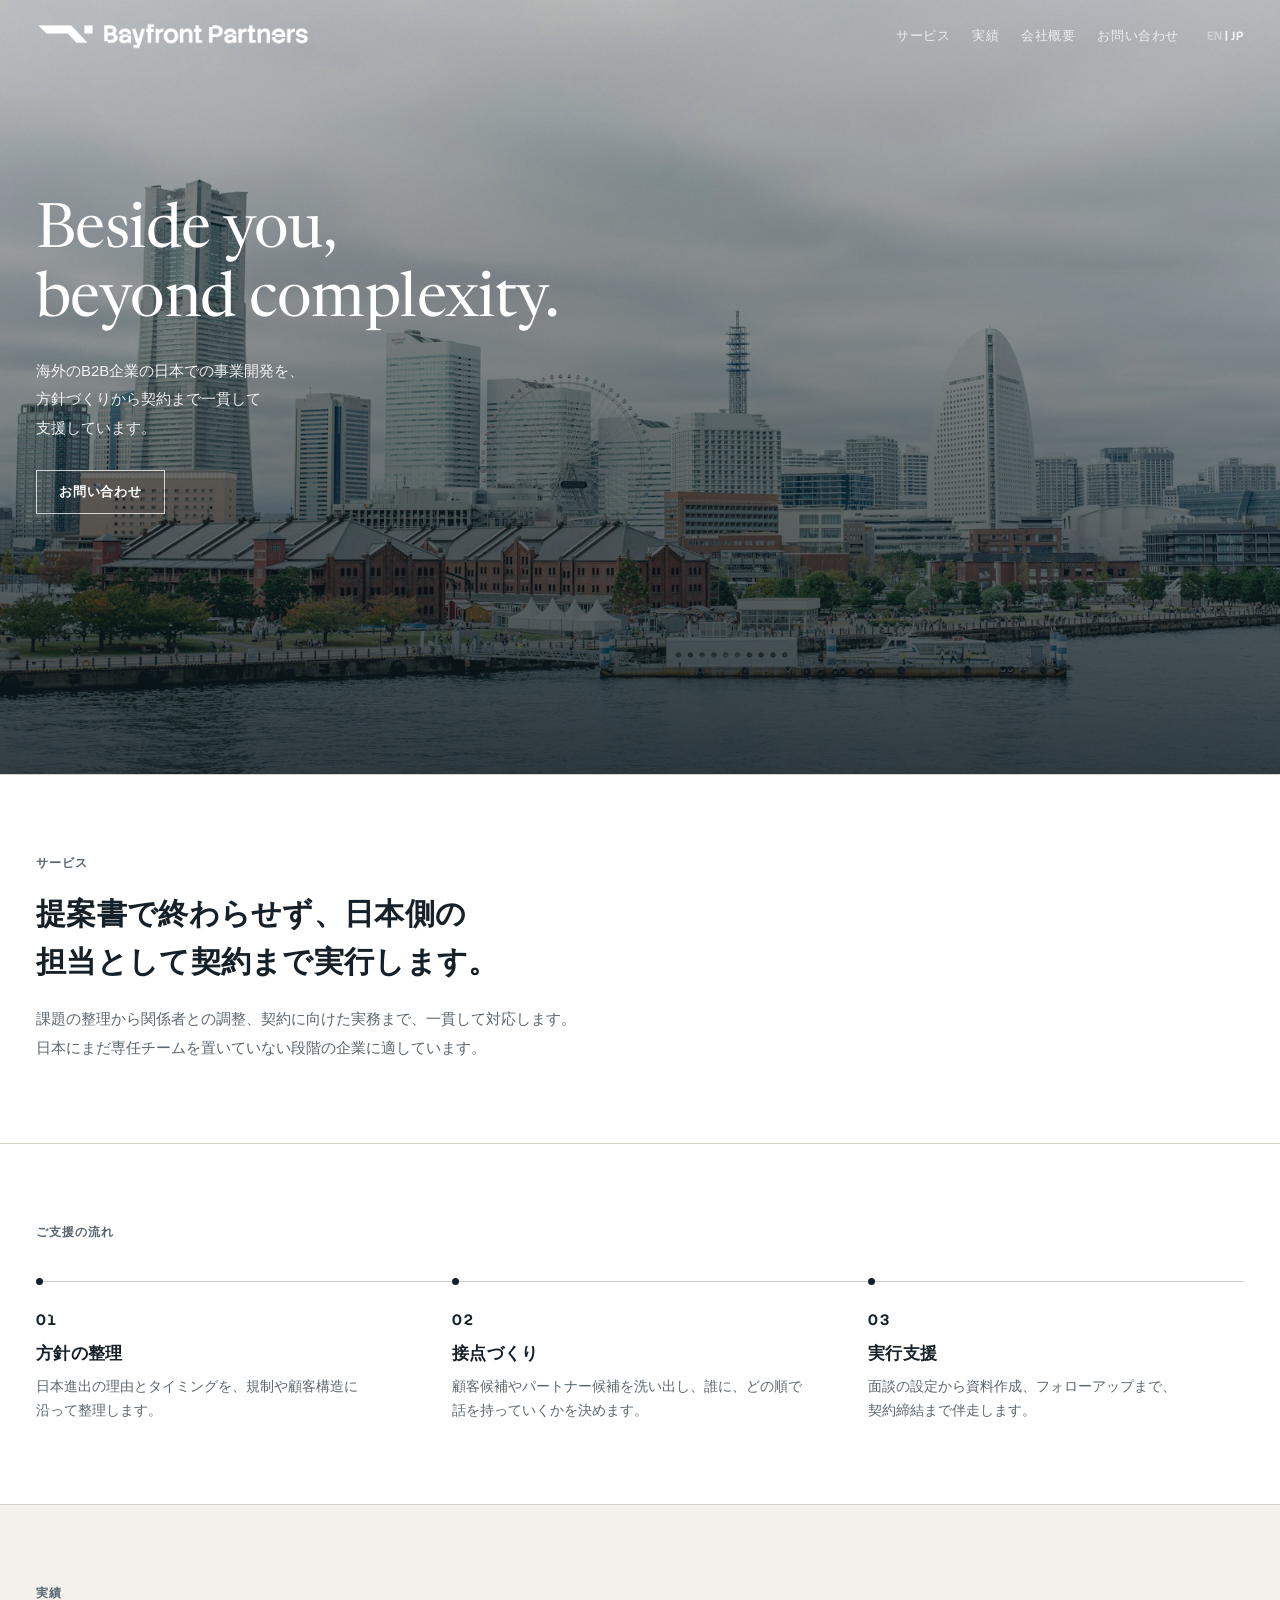
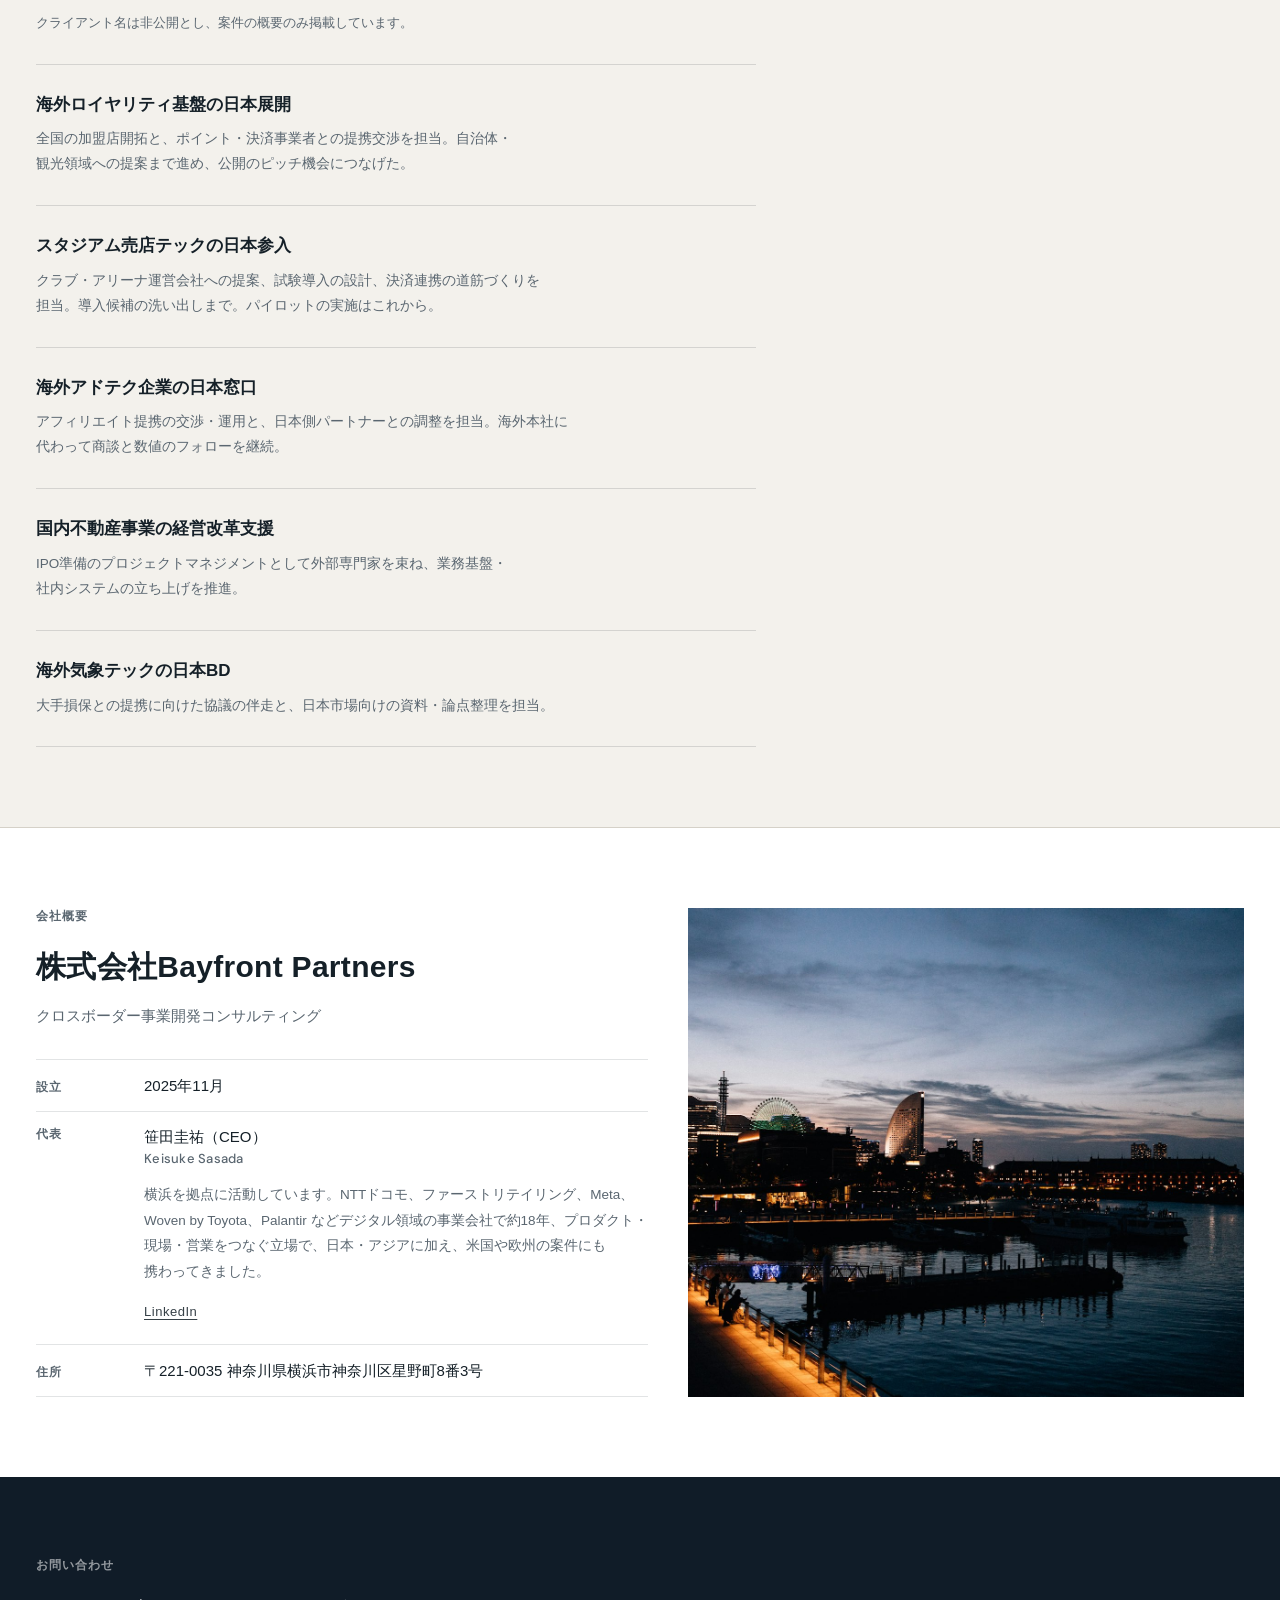
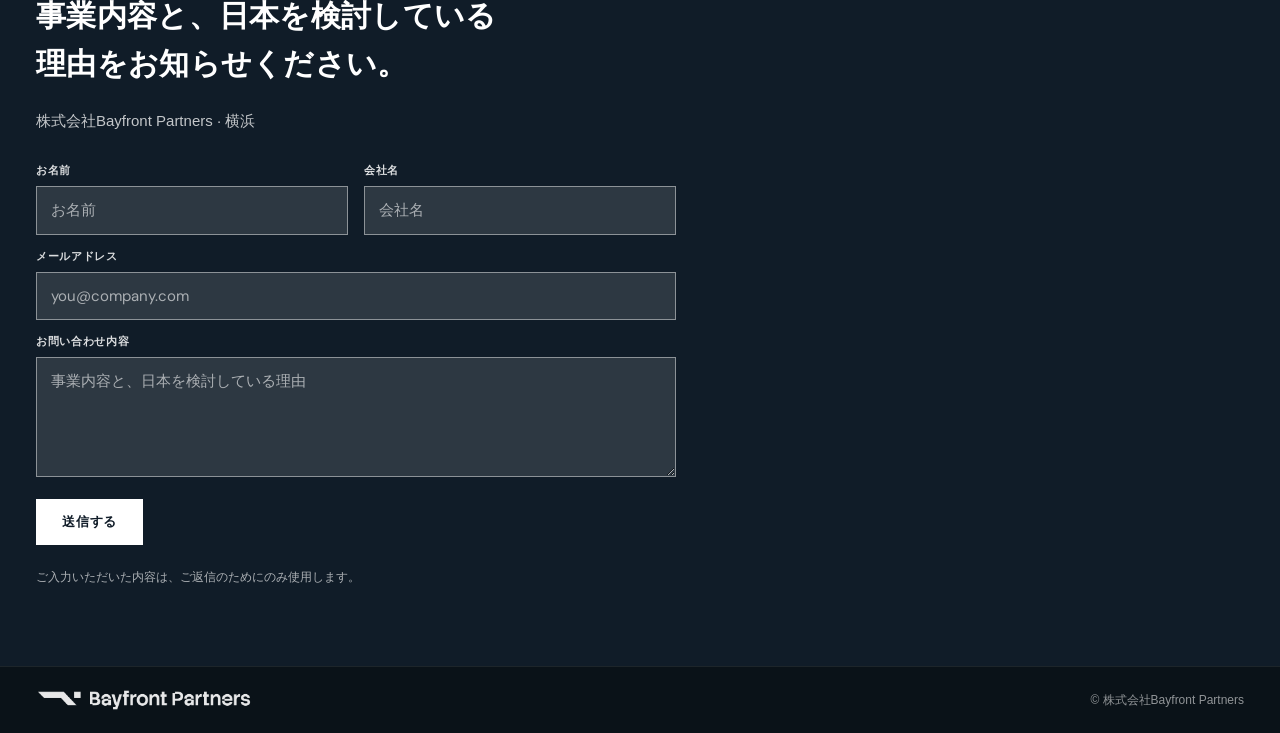
==== ja/index.html @ e2a32714 "Make company photo full-bleed cover crop on mobile. Co-authored-by: Cursor <cursoragent@cursor.com>" ====
<!DOCTYPE html>
<!-- word-break: auto-phrase は Chrome/Edge のみ。必要なら後で BudouX を検討 -->
<html lang="ja">
<head>
  <meta charset="utf-8" />
  <meta name="viewport" content="width=device-width, initial-scale=1" />
  <title>株式会社Bayfront Partners — クロスボーダー事業開発</title>
  <meta name="description" content="株式会社Bayfront Partners（Bayfront Partners Co., Ltd.）は横浜拠点のクロスボーダー事業開発コンサルタンシー。海外B2B企業の日本進出を、方針づくりから契約まで支援します。Beside you, beyond complexity." />
  <meta name="author" content="株式会社Bayfront Partners" />
  <link rel="canonical" href="https://bayfront-partners.com/ja/" />
  <link rel="alternate" hreflang="en" href="https://bayfront-partners.com/" />
  <link rel="alternate" hreflang="ja" href="https://bayfront-partners.com/ja/" />
  <link rel="alternate" hreflang="x-default" href="https://bayfront-partners.com/" />

  <meta property="og:type" content="website" />
  <meta property="og:site_name" content="Bayfront Partners" />
  <meta property="og:url" content="https://bayfront-partners.com/ja/" />
  <meta property="og:title" content="株式会社Bayfront Partners — Beside you, beyond complexity." />
  <meta property="og:description" content="横浜拠点のクロスボーダー事業開発コンサルタンシー。海外B2B企業の日本進出を、方針づくりから契約まで支援します。" />
  <meta property="og:image" content="https://bayfront-partners.com/assets/og-image.jpg" />
  <meta property="og:image:alt" content="横浜港・みなとみらいの夕景" />
  <meta property="og:locale" content="ja_JP" />
  <meta property="og:locale:alternate" content="en_US" />

  <meta name="twitter:card" content="summary_large_image" />
  <meta name="twitter:title" content="株式会社Bayfront Partners — Beside you, beyond complexity." />
  <meta name="twitter:description" content="横浜拠点のクロスボーダー事業開発コンサルタンシー。海外B2B企業の日本進出を支援します。" />
  <meta name="twitter:image" content="https://bayfront-partners.com/assets/og-image.jpg" />

  <link rel="icon" href="/favicon.ico" sizes="any" />
  <link rel="icon" href="/favicon.png" type="image/png" sizes="48x48" />
  <link rel="apple-touch-icon" href="/apple-touch-icon.png" sizes="180x180" />

  <link rel="preconnect" href="https://fonts.googleapis.com" />
  <link rel="preconnect" href="https://fonts.gstatic.com" crossorigin />
  <link href="https://fonts.googleapis.com/css2?family=DM+Sans:ital,opsz,wght@0,9..40,400;0,9..40,500;0,9..40,600;1,9..40,400&family=Newsreader:opsz,wght@6..72,400&family=Stack+Sans+Notch:wght@400;500;600;700&display=swap" rel="stylesheet" />
  <link rel="stylesheet" href="/css/styles.css?v=6e447f9" />
</head>
<body>
  <header class="hero">
    <nav class="nav" id="site-nav">
      <div class="brand"><a href="/ja/"><img src="/assets/logos/logo-name-white.png" alt="Bayfront Partners" /></a></div>
      <div class="links" id="nav-links">
        <a href="#what">サービス</a>
        <a href="#work">実績</a>
        <a href="#company">会社概要</a>
        <a href="#contact">お問い合わせ</a>
      </div>
      <div class="nav-end">
        <p class="lang" aria-label="言語">
          <a href="/" hreflang="en" lang="en" class="off">EN</a>
          <span aria-hidden="true"> | </span>
          <a href="/ja/" hreflang="ja" lang="ja" class="on" aria-current="page">JP</a>
        </p>
        <button type="button" class="nav-toggle" id="nav-toggle" aria-expanded="false" aria-controls="nav-links" aria-label="メニューを開く">
          <span class="nav-toggle-bars" aria-hidden="true">
            <span></span><span></span><span></span>
          </span>
        </button>
      </div>
    </nav>
    <div class="hero-body">
      <h1 id="headline">Beside you,<br>beyond complexity.</h1>
      <p>海外のB2B企業の日本での事業開発を、​方針づくりから契約まで一貫して支援しています。</p>
      <a class="cta" href="#contact">お問い合わせ</a>
    </div>
  </header>

  <main>
    <section id="what">
      <p class="kicker">サービス</p>
      <p class="lead">提案書で終わらせず、日本側の担当として契約まで実行します。</p>
      <p class="copy">課題の整理から関係者との調整、契約に向けた実務まで、一貫して対応します。日本にまだ専任チームを置いていない段階の企業に適しています。</p>
    </section>

    <section id="approach">
      <p class="kicker">ご支援の流れ</p>
      <div class="how">
        <article>
          <em>01</em>
          <strong>方針の整理</strong>
          <p>日本進出の理由とタイミングを、規制や顧客構造に沿って整理します。</p>
        </article>
        <article>
          <em>02</em>
          <strong>接点づくり</strong>
          <p>顧客候補やパートナー候補を洗い出し、誰に、どの順で話を持っていくかを決めます。</p>
        </article>
        <article>
          <em>03</em>
          <strong>実行支援</strong>
          <p>面談の設定から資料作成、フォローアップまで、契約締結まで伴走します。</p>
        </article>
      </div>
    </section>

    <section id="work">
      <p class="kicker">実績</p>
      <p class="anno">クライアント名は非公開とし、案件の概要のみ掲載しています。</p>
      <div class="proof">
        <article>
          <strong>海外ロイヤリティ基盤の日本展開</strong>
          <span>全国の加盟店開拓と、ポイント・決済事業者との提携交渉を担当。自治体・観光領域への提案まで進め、公開のピッチ機会につなげた。</span>
        </article>
        <article>
          <strong>スタジアム売店テックの日本参入</strong>
          <span>クラブ・アリーナ運営会社への提案、試験導入の設計、決済連携の道筋づくりを担当。導入候補の洗い出しまで。パイロットの実施はこれから。</span>
        </article>
        <article>
          <strong>海外アドテク企業の日本窓口</strong>
          <span>アフィリエイト提携の交渉・運用と、日本側パートナーとの調整を担当。海外本社に代わって商談と数値のフォローを継続。</span>
        </article>
        <article>
          <strong>国内不動産事業の経営改革支援</strong>
          <span>IPO準備のプロジェクトマネジメントとして外部専門家を束ね、業務基盤・社内システムの立ち上げを推進。</span>
        </article>
        <article>
          <strong>海外気象テックの日本BD</strong>
          <span>大手損保との提携に向けた協議の伴走と、日本市場向けの資料・論点整理を担当。</span>
        </article>
      </div>
    </section>

    <section id="company" class="company">
      <div class="company-layout">
        <div>
          <p class="kicker">会社概要</p>
          <p class="lead co-name">株式会社Bayfront Partners</p>
          <p class="copy co-biz">クロスボーダー事業開発コンサルティング</p>
          <dl class="co-facts">
            <div>
              <dt>設立</dt>
              <dd>2025年11月</dd>
            </div>
            <div class="co-founder" id="about">
              <dt>代表</dt>
              <dd>
                <div class="co-founder-name">笹田圭祐（CEO）</div>
                <div class="name-jp">Keisuke Sasada</div>
                <p class="co-founder-bio">横浜を拠点に活動しています。NTTドコモ、ファーストリテイリング、Meta、Woven by Toyota、Palantir などデジタル領域の事業会社で約⁠18年、プロダクト・現場・営業をつなぐ立場で、日本・アジアに加え、米国や欧州の案件にも携わってきました。</p>
                <p class="founder-links">
                  <a class="text-link" href="https://www.linkedin.com/in/keisuke-sasada/" target="_blank" rel="noopener noreferrer">LinkedIn</a>
                </p>
              </dd>
            </div>
            <div>
              <dt>住所</dt>
              <dd>〒221-0035 神奈川県横浜市神奈川区星野町8番3号</dd>
            </div>
          </dl>
        </div>
        <figure class="company-photo">
          <img src="/assets/photos/photo-yokohama-dusk.jpg" alt="横浜港の夕景 — みなとみらい" />
        </figure>
      </div>
    </section>

    <section class="contact" id="contact">
      <p class="kicker">お問い合わせ</p>
      <p class="lead">事業内容と、日本を検討している理由をお知らせください。</p>
      <p class="copy">株式会社Bayfront Partners · 横浜</p>
      <form class="contact-form" id="contact-form" method="post" novalidate>
        <div>
          <label for="name">お名前</label>
          <input id="name" name="name" type="text" autocomplete="name" required placeholder="お名前" />
        </div>
        <div>
          <label for="company">会社名</label>
          <input id="company" name="company" type="text" autocomplete="organization" placeholder="会社名" />
        </div>
        <div class="full">
          <label for="email">メールアドレス</label>
          <input id="email" name="email" type="email" autocomplete="email" required placeholder="you@company.com" />
        </div>
        <div class="full">
          <label for="message">お問い合わせ内容</label>
          <textarea id="message" name="message" required placeholder="事業内容と、日本を検討している理由"></textarea>
        </div>
        <!-- honeypot: leave empty -->
        <input type="checkbox" name="botcheck" class="hp" tabindex="-1" autocomplete="off" aria-hidden="true" />
        <button type="submit">送信する</button>
        <p class="hint" id="form-hint" role="status" aria-live="polite"></p>
        <p class="privacy">ご入力いただいた内容は、ご返信のためにのみ使用します。</p>
      </form>
    </section>
  </main>

  <footer>
    <img src="/assets/logos/logo-name-white.png" alt="Bayfront Partners" />
    <span>© 株式会社Bayfront Partners</span>
  </footer>

  <script src="/js/form-config.js?v=6e447f9"></script>
  <script src="/js/main.js?v=6e447f9"></script>
</body>
</html>
---- css/styles.css ----
:root {
  --ink: #152028;
  --muted: #5a6670;
  --paper: #f3f1ec;
  --line: #d5d1c8;
  --sea: #101c28;
  /* 全セクション共通の左右ガター（desktop）。mobile は @media で上書き */
  --page-pad: 36px;
  /* 和文ロック: Hiragino（2026-09-17 Keisuke）。Windows は游ゴシック等にフォールバック */
  --jp: "Hiragino Sans", "Hiragino Kaku Gothic ProN", "Yu Gothic", "游ゴシック", Meiryo, sans-serif;
}

* { box-sizing: border-box; }

body {
  margin: 0;
  font-family: "DM Sans", system-ui, sans-serif;
  color: var(--ink);
  background: #fff;
  overflow-x: clip;
}

html[lang="ja"] body {
  font-family: var(--jp);
  font-weight: 500;
}

html[lang="ja"] body {
  word-break: auto-phrase;
  line-break: strict;
}

html[lang="ja"] .lead,
html[lang="ja"] .how strong,
html[lang="ja"] .proof strong {
  text-wrap: balance;
}

html[lang="ja"] .hero-body p {
  text-wrap: pretty;
}

html[lang="ja"] .copy,
html[lang="ja"] .anno,
html[lang="ja"] .how p,
html[lang="ja"] .proof span,
html[lang="ja"] .privacy {
  text-wrap: pretty;
}

.hero {
  position: relative;
  min-height: 86vh;
  color: #fff;
  background:
    linear-gradient(180deg, rgba(12, 24, 32, 0.22) 0%, rgba(12, 24, 32, 0.42) 45%, rgba(12, 24, 32, 0.78) 100%),
    url("../assets/photos/photo-yokohama-day.jpg") center / cover;
}

.nav {
  display: flex;
  align-items: center;
  gap: 28px;
  padding: 22px max(var(--page-pad), env(safe-area-inset-right, 0px)) 22px max(var(--page-pad), env(safe-area-inset-left, 0px));
  font-size: 13px;
  color: rgba(255, 255, 255, 0.92);
  position: relative;
}

.brand {
  margin-right: auto;
  flex: 1 1 auto;
  min-width: 0;
}

.brand img {
  display: block;
  width: auto;
  height: auto;
  max-height: 28px;
  max-width: 100%;
  object-fit: contain;
}

.links {
  display: flex;
  gap: 22px;
  align-items: center;
}

.links a {
  color: inherit;
  text-decoration: none;
  opacity: 0.85;
  font-family: "Stack Sans Notch", var(--jp), sans-serif;
  font-weight: 500;
  letter-spacing: 0.04em;
  font-size: 12px;
  white-space: nowrap;
}

html[lang="ja"] .links a {
  font-family: var(--jp);
  letter-spacing: 0.04em;
  font-size: 13px;
}

.nav-end {
  display: flex;
  align-items: center;
  gap: 16px;
  flex-shrink: 0;
}

.lang {
  margin: 0;
  padding: 0;
  font-family: "Stack Sans Notch", var(--jp), sans-serif;
  font-weight: 500;
  letter-spacing: 0.04em;
  font-size: 12px;
  color: inherit;
  white-space: nowrap;
  flex-shrink: 0;
}

.lang a {
  color: inherit;
  text-decoration: none;
  opacity: 0.45;
}

.lang a.on { opacity: 1; }
.lang a:hover { opacity: 1; }

.nav-toggle {
  display: none;
  align-items: center;
  justify-content: center;
  width: 40px;
  height: 40px;
  margin: -8px 0;
  padding: 0;
  border: 0;
  background: none;
  color: inherit;
  cursor: pointer;
  flex-shrink: 0;
}

.nav-toggle-bars {
  display: flex;
  flex-direction: column;
  justify-content: space-between;
  width: 22px;
  height: 14px;
}

.nav-toggle-bars span {
  display: block;
  height: 1.5px;
  width: 100%;
  background: currentColor;
  border-radius: 1px;
  transition: transform 0.2s ease, opacity 0.2s ease;
  transform-origin: center;
}

.nav.is-open .nav-toggle-bars span:nth-child(1) {
  transform: translateY(6.25px) rotate(45deg);
}

.nav.is-open .nav-toggle-bars span:nth-child(2) { opacity: 0; }

.nav.is-open .nav-toggle-bars span:nth-child(3) {
  transform: translateY(-6.25px) rotate(-45deg);
}

.hero-body {
  padding: 14vh max(var(--page-pad), env(safe-area-inset-right, 0px)) 64px max(var(--page-pad), env(safe-area-inset-left, 0px));
  max-width: calc(720px + 2 * var(--page-pad));
  box-sizing: border-box;
}

.hero-body h1 {
  margin: 0 0 20px;
  font-weight: 400;
  font-size: clamp(38px, 5.4vw, 62px);
  line-height: 1.12;
  letter-spacing: -0.01em;
  font-family: Newsreader, Georgia, serif;
}

.hero-body p {
  margin: 0 0 28px;
  font-size: 16px;
  line-height: 1.7;
  color: rgba(255, 255, 255, 0.9);
  max-width: 480px;
}

html[lang="ja"] .hero-body p {
  font-size: 15px;
  line-height: 1.9;
  max-width: min(22.5em, 100%);
  /* keep-all + overflow-wrap:normal だと「方針づくりから…」が1語扱いとなり
     狭いviewportで横スクロールする（320–375pxで再現）。auto-phrase 優先、
     未対応ブラウザは anywhere で緊急折り返し */
  word-break: auto-phrase;
  line-break: strict;
  overflow-wrap: anywhere;
}

.cta {
  display: inline-block;
  padding: 12px 22px;
  border: 1px solid rgba(255, 255, 255, 0.75);
  color: #fff;
  text-decoration: none;
  font-family: "Stack Sans Notch", var(--jp), sans-serif;
  font-size: 11px;
  font-weight: 600;
  letter-spacing: 0.14em;
  text-transform: uppercase;
}

html[lang="ja"] .cta {
  font-family: var(--jp);
  text-transform: none;
  letter-spacing: 0.06em;
  font-size: 13px;
  font-weight: 700;
}

section {
  padding: 80px max(var(--page-pad), env(safe-area-inset-right, 0px)) 80px max(var(--page-pad), env(safe-area-inset-left, 0px));
  border-top: 1px solid var(--line);
  scroll-margin-top: 16px;
}

.kicker {
  font-size: 12px;
  letter-spacing: 0.16em;
  text-transform: uppercase;
  color: var(--muted);
  margin: 0 0 18px;
  font-weight: 600;
  font-family: "Stack Sans Notch", sans-serif;
}

html[lang="ja"] .kicker {
  font-family: var(--jp);
  text-transform: none;
  letter-spacing: 0.08em;
  font-size: 12px;
  font-weight: 700;
}

.lead {
  font-size: clamp(22px, 2.6vw, 30px);
  line-height: 1.45;
  max-width: 640px;
  margin: 0 0 18px;
  font-weight: 500;
}

html[lang="ja"] .lead {
  font-family: var(--jp);
  font-weight: 700;
  line-height: 1.6;
  letter-spacing: 0.01em;
}

.copy {
  font-size: 16px;
  line-height: 1.7;
  color: var(--muted);
  max-width: 560px;
  margin: 0;
}

html[lang="ja"] .copy {
  font-size: 15px;
  line-height: 1.95;
  max-width: 36em;
}

.anno {
  font-size: 13px;
  line-height: 1.65;
  color: var(--muted);
  max-width: 36em;
  margin: -8px 0 0;
  font-weight: 400;
}

html[lang="ja"] .anno {
  font-family: var(--jp);
  font-size: 12.5px;
  line-height: 1.85;
}

.how {
  display: grid;
  grid-template-columns: repeat(3, 1fr);
  gap: 0 40px;
  margin-top: 40px;
  border-top: 1px solid rgba(21, 32, 40, 0.22);
}

.how article {
  position: relative;
  padding: 28px 8px 0 0;
  background: none;
  border: 0;
}

.how article::before {
  content: "";
  position: absolute;
  top: -4px;
  left: 0;
  width: 7px;
  height: 7px;
  border-radius: 50%;
  background: var(--ink);
}

.how em {
  display: block;
  font-style: normal;
  font-family: "Stack Sans Notch", sans-serif;
  font-size: 15px;
  font-weight: 600;
  letter-spacing: 0.1em;
  color: var(--ink);
  margin: 0 0 12px;
}

.how strong {
  display: block;
  font-size: 17px;
  margin-bottom: 10px;
  font-weight: 600;
}

html[lang="ja"] .how strong {
  font-family: var(--jp);
  font-weight: 700;
  letter-spacing: 0.02em;
}

.how p {
  margin: 0;
  font-size: 14px;
  line-height: 1.65;
  color: var(--muted);
  max-width: 28em;
}

html[lang="ja"] .how p {
  font-size: 13.5px;
  line-height: 1.85;
}

#work { background: var(--paper); }

.proof {
  display: flex;
  flex-direction: column;
  gap: 0;
  margin-top: 28px;
  max-width: 720px;
}

.proof article {
  display: block;
  padding: 28px 0;
  background: none;
  border: 0;
  border-top: 1px solid rgba(21, 32, 40, 0.14);
}

.proof article:last-child {
  border-bottom: 1px solid rgba(21, 32, 40, 0.14);
}

.proof strong {
  display: block;
  font-size: 17px;
  margin: 0 0 10px;
  font-weight: 600;
  max-width: 28em;
}

html[lang="ja"] .proof strong {
  font-family: var(--jp);
  font-weight: 700;
  line-height: 1.45;
}

.proof span {
  display: block;
  font-size: 14px;
  color: var(--muted);
  line-height: 1.7;
  max-width: 40em;
}

html[lang="ja"] .proof span {
  font-size: 13.5px;
  line-height: 1.85;
}

.company-layout {
  display: grid;
  grid-template-columns: 1.1fr 1fr;
  gap: 40px;
  align-items: start;
}

.company .co-name {
  margin-bottom: 10px;
}

.company .co-biz {
  margin-bottom: 28px;
}

.co-facts {
  margin: 0;
  padding: 0;
  max-width: 40rem;
  display: grid;
  gap: 0;
}

.co-facts > div {
  display: grid;
  grid-template-columns: 5.5rem minmax(0, 1fr);
  gap: 8px 20px;
  align-items: baseline;
  padding: 11px 0;
  border-top: 1px solid rgba(21, 32, 40, 0.12);
}

.co-facts > div:last-child {
  border-bottom: 1px solid rgba(21, 32, 40, 0.12);
}

.co-facts dt {
  margin: 0;
  font-family: "Stack Sans Notch", var(--jp), sans-serif;
  font-size: 11px;
  font-weight: 600;
  letter-spacing: 0.14em;
  text-transform: uppercase;
  color: var(--muted);
}

html[lang="ja"] .co-facts dt {
  font-family: var(--jp);
  text-transform: none;
  letter-spacing: 0.08em;
  font-size: 12px;
  font-weight: 700;
}

.co-facts dd {
  margin: 0;
  font-size: 16px;
  line-height: 1.7;
  color: var(--ink);
}

html[lang="ja"] .co-facts dd {
  font-family: var(--jp);
  font-size: 15px;
  line-height: 1.95;
}

.co-facts .co-founder {
  align-items: start;
  padding-top: 14px;
  padding-bottom: 18px;
}

.co-founder-name {
  display: block;
  font-size: 16px;
  line-height: 1.45;
  font-weight: 400;
  color: var(--ink);
}

html[lang="ja"] .co-founder-name {
  font-family: var(--jp);
  font-size: 15px;
  font-weight: 500;
}

.co-founder .name-jp {
  display: block;
  margin: 2px 0 0;
  font-size: 13px;
  line-height: 1.4;
  color: var(--muted);
  font-weight: 500;
  font-family: var(--jp), sans-serif;
}

html[lang="ja"] .co-founder .name-jp {
  font-family: "DM Sans", var(--jp), sans-serif;
  letter-spacing: 0.02em;
}

.co-founder-bio {
  display: block;
  margin: 14px 0 0;
  max-width: none;
  font-size: 14px;
  line-height: 1.7;
  color: var(--muted);
}

html[lang="ja"] .co-founder-bio {
  font-family: var(--jp);
  font-size: 13.5px;
  line-height: 1.9;
}

.co-founder .founder-links {
  margin: 12px 0 0;
}

.founder-links .text-link {
  font-family: "Stack Sans Notch", var(--jp), sans-serif;
  font-size: 13px;
  font-weight: 500;
  letter-spacing: 0.04em;
  color: var(--ink);
  text-decoration: underline;
  text-underline-offset: 3px;
  text-decoration-thickness: 1px;
  opacity: 0.85;
}

.founder-links .text-link:hover {
  opacity: 1;
}

html[lang="ja"] .founder-links .text-link {
  font-family: var(--jp);
}

.company-photo {
  margin: 0;
  align-self: stretch;
  min-height: 280px;
  overflow: hidden;
  background: var(--paper);
}

.company-photo img {
  width: 100%;
  height: 100%;
  object-fit: cover;
  object-position: center 40%;
  display: block;
}

@media (max-width: 800px) {
  .co-facts > div {
    grid-template-columns: 4.75rem minmax(0, 1fr);
    gap: 6px 14px;
  }

  .co-facts .co-founder {
    grid-template-columns: 1fr;
    gap: 8px;
    padding-top: 16px;
    padding-bottom: 20px;
  }

  .co-founder .name-jp {
    margin-top: 4px;
  }

  .co-founder-bio {
    margin-top: 16px;
    padding-top: 14px;
    border-top: 1px solid rgba(21, 32, 40, 0.1);
  }

  /* スマホ: 横幅いっぱい・高さ固定・はみ出しは切り取り（letterbox にしない） */
  .company-photo {
    position: relative;
    align-self: stretch;
    box-sizing: border-box;
    width: 100vw;
    max-width: 100vw;
    margin: 8px 0 0;
    margin-left: calc(50% - 50vw);
    height: 200px;
    min-height: 200px;
    max-height: 200px;
    aspect-ratio: auto;
    overflow: hidden;
    background: var(--paper);
  }

  .company-photo img {
    position: absolute;
    inset: 0;
    width: 100%;
    height: 100%;
    max-width: none;
    object-fit: cover;
    object-position: center 32%;
    display: block;
  }
}

.contact {
  background: var(--sea);
  color: #fff;
  border-top: 0;
}

.contact .kicker { color: rgba(255, 255, 255, 0.55); }
.contact .lead { color: #fff; }
.contact .copy { color: rgba(255, 255, 255, 0.75); }

.contact-form {
  position: relative;
  display: grid;
  grid-template-columns: 1fr 1fr;
  gap: 14px 16px;
  margin-top: 28px;
  max-width: 640px;
}

.contact-form .full { grid-column: 1 / -1; }

.contact-form label {
  display: block;
  font-family: "Stack Sans Notch", var(--jp), sans-serif;
  font-size: 11px;
  font-weight: 600;
  letter-spacing: 0.14em;
  text-transform: uppercase;
  color: rgba(255, 255, 255, 0.85);
  margin-bottom: 8px;
}

html[lang="ja"] .contact-form label {
  font-family: var(--jp);
  text-transform: none;
  letter-spacing: 0.06em;
  font-weight: 700;
}

.contact-form input,
.contact-form textarea {
  width: 100%;
  box-sizing: border-box;
  background: rgba(255, 255, 255, 0.12);
  border: 1px solid rgba(255, 255, 255, 0.45);
  color: #fff;
  font: 400 15px / 1.5 "DM Sans", var(--jp), sans-serif;
  padding: 12px 14px;
  border-radius: 0;
}

.contact-form input::placeholder,
.contact-form textarea::placeholder {
  color: rgba(255, 255, 255, 0.6);
}

.contact-form input:focus,
.contact-form textarea:focus {
  outline: none;
  border-color: rgba(255, 255, 255, 0.85);
  background: rgba(255, 255, 255, 0.16);
}

.contact-form textarea {
  min-height: 120px;
  resize: vertical;
}

.contact-form button[type="submit"] {
  justify-self: start;
  margin-top: 4px;
  background: #fff;
  color: var(--sea);
  border: 0;
  font-family: "Stack Sans Notch", var(--jp), sans-serif;
  font-size: 11px;
  font-weight: 700;
  letter-spacing: 0.14em;
  text-transform: uppercase;
  padding: 14px 26px;
  cursor: pointer;
}

html[lang="ja"] .contact-form button[type="submit"] {
  font-family: var(--jp);
  text-transform: none;
  letter-spacing: 0.06em;
  font-size: 13px;
}

.contact-form .hint,
.contact-form .privacy {
  grid-column: 1 / -1;
  margin: 0;
  font-size: 12px;
  color: rgba(255, 255, 255, 0.65);
}

.contact-form .privacy { margin-top: -4px; }

.contact-form .hint.is-error {
  color: #ffb4b4;
}

.contact-form .hint.is-ok {
  color: #b8e0c8;
}

.contact-form .hp {
  position: absolute;
  left: -9999px;
  width: 1px;
  height: 1px;
  opacity: 0;
  pointer-events: none;
}

.contact-form button[type="submit"]:disabled {
  opacity: 0.6;
  cursor: wait;
}

footer {
  display: flex;
  justify-content: space-between;
  align-items: center;
  padding: 22px max(var(--page-pad), env(safe-area-inset-right, 0px)) 22px max(var(--page-pad), env(safe-area-inset-left, 0px));
  border-top: 1px solid rgba(255, 255, 255, 0.08);
  background: #0a1218;
  color: rgba(255, 255, 255, 0.55);
  font-size: 12px;
  gap: 16px;
}

footer img {
  height: 22px;
  width: auto;
  max-width: none;
  opacity: 0.9;
  flex-shrink: 0;
  object-fit: contain;
}

footer span { text-align: right; }

@media (max-width: 800px) {
  :root {
    --page-pad: 24px;
  }

  .how,
  .company-layout,
  .contact-form {
    grid-template-columns: 1fr;
  }

  .hero { min-height: auto; }

  .nav {
    flex-wrap: wrap;
    gap: 0 16px;
    padding-top: 18px;
    padding-bottom: 18px;
    align-items: center;
  }

  .brand {
    margin-right: auto;
    /* lang(~38) + gap(16) + toggle(40) + nav column-gap(16) ≒ 110+ 余裕 */
    max-width: calc(100% - 120px);
  }

  .brand img {
    max-height: 23px;
    width: auto;
    height: auto;
    object-fit: contain;
  }

  .nav-toggle { display: flex; }

  .links {
    display: none;
    flex-direction: column;
    align-items: stretch;
    gap: 0;
    width: 100%;
    flex-basis: 100%;
    order: 3;
    margin-top: 8px;
    padding: 12px 0 8px;
    border-top: 1px solid rgba(255, 255, 255, 0.14);
  }

  .nav.is-open .links { display: flex; }

  .links a {
    display: block;
    padding: 14px 4px;
    font-size: 14px;
    opacity: 0.92;
    white-space: normal;
    border-bottom: 1px solid rgba(255, 255, 255, 0.08);
  }

  .links a:last-child { border-bottom: 0; }

  html[lang="ja"] .links a { font-size: 15px; }

  .hero-body {
    padding-top: 48px;
    padding-bottom: 72px;
  }

  .hero-body h1 {
    font-size: clamp(30px, 8.2vw, 40px);
    line-height: 1.18;
    margin-bottom: 22px;
  }

  .hero-body p { margin-bottom: 32px; }

  section {
    padding-top: 64px;
    padding-bottom: 64px;
  }

  .lead { margin-bottom: 22px; }
  .kicker { margin-bottom: 22px; }
  .proof { margin-top: 36px; }
  .proof article { padding: 32px 0; }
  .contact-form { margin-top: 36px; gap: 18px 16px; }

  footer {
    flex-direction: column;
    align-items: flex-start;
    justify-content: flex-start;
    gap: 12px;
    padding-top: 28px;
    padding-bottom: 28px;
  }

  footer span { text-align: left; }

  .how {
    border-top: 0;
    border-left: 1px solid rgba(21, 32, 40, 0.22);
    margin-top: 40px;
    gap: 0;
  }

  .how article { padding: 0 0 36px 22px; }
  .how article:last-child { padding-bottom: 0; }
  .how article::before { top: 6px; left: -4px; }
  .company-layout { gap: 36px; }
}
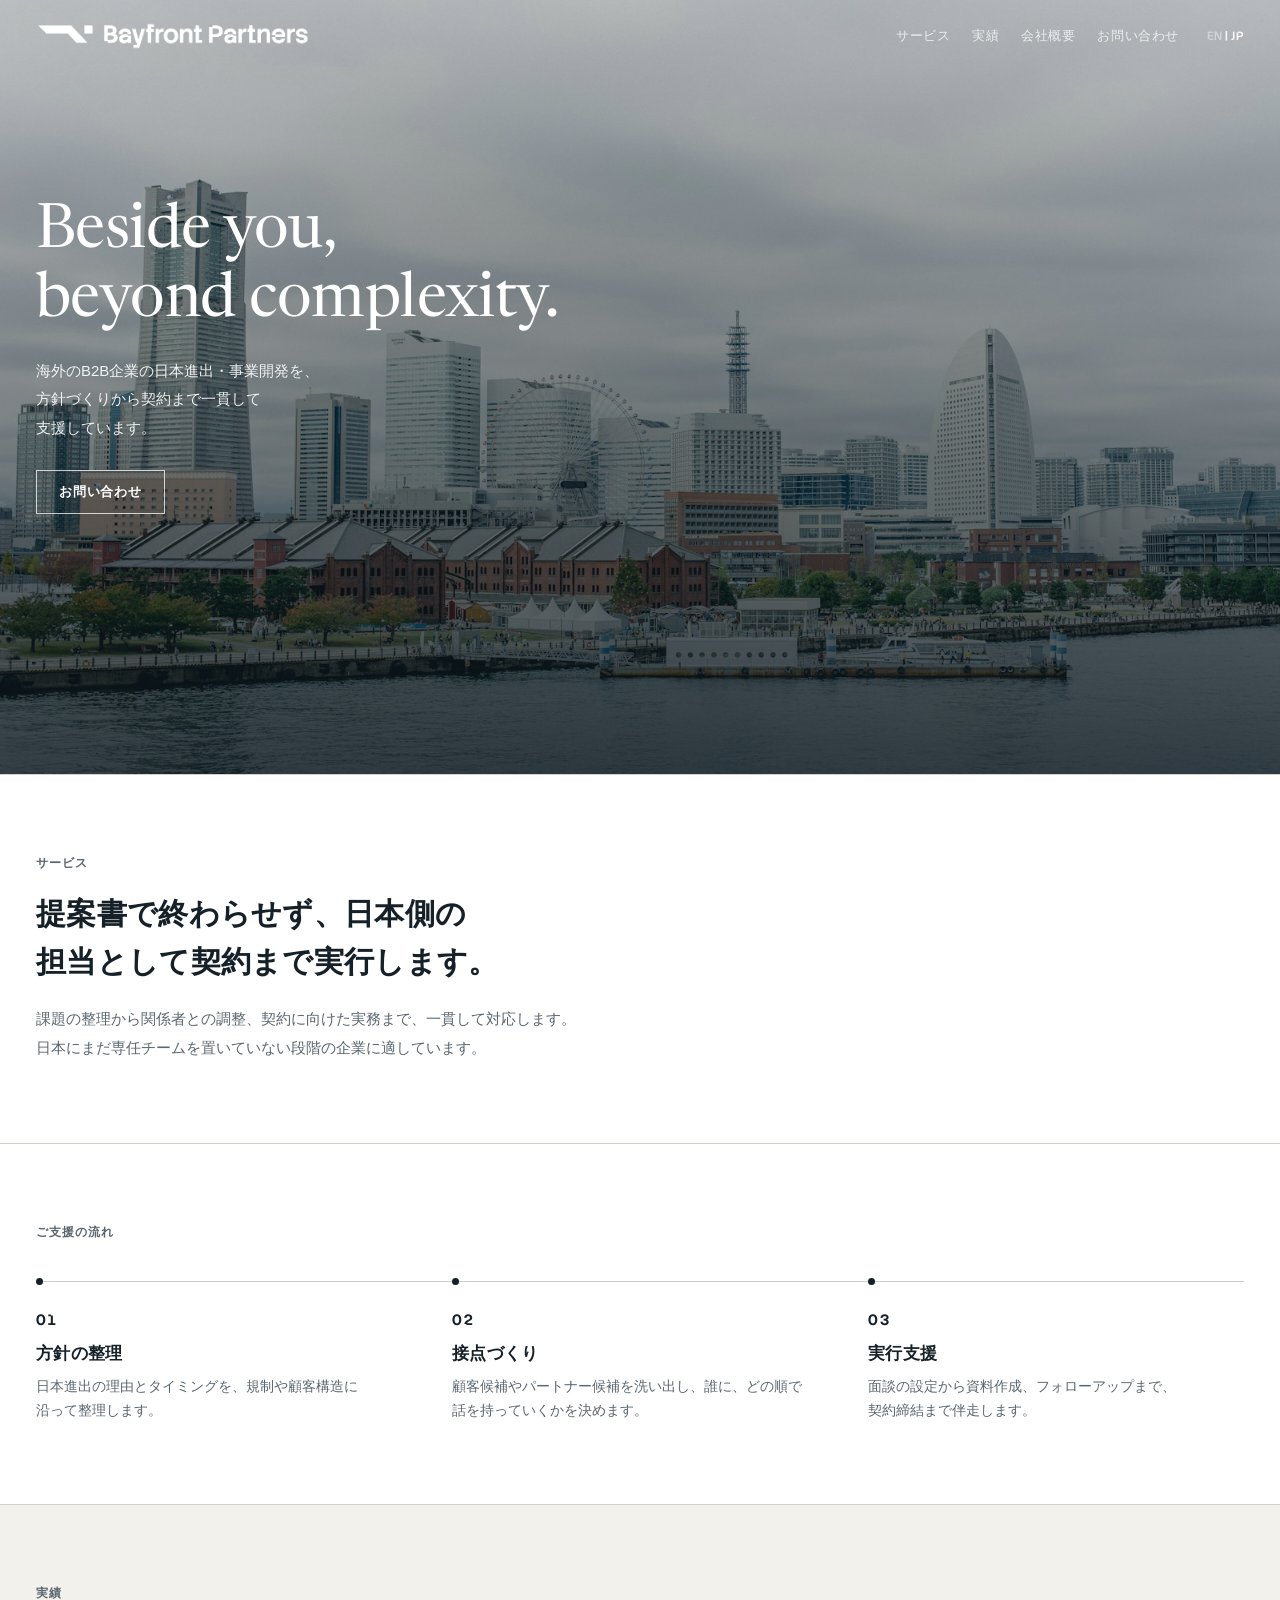
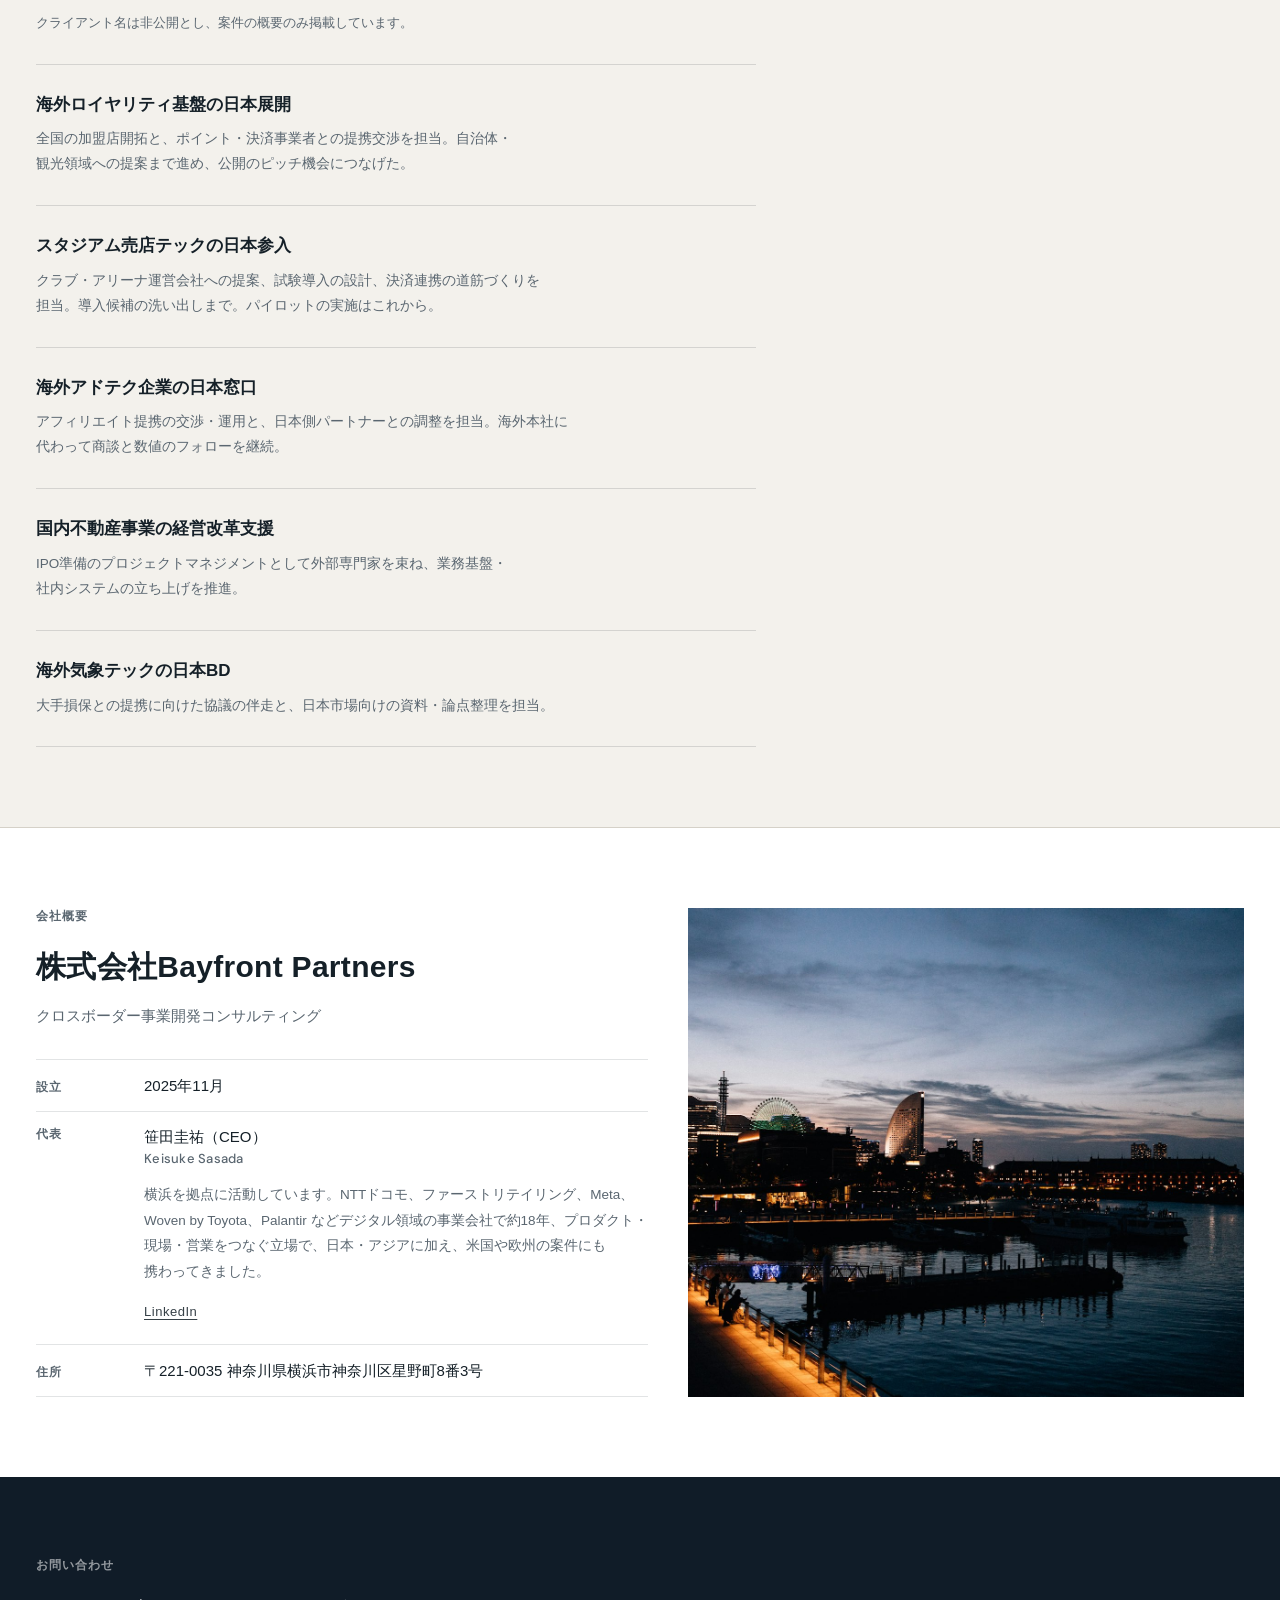
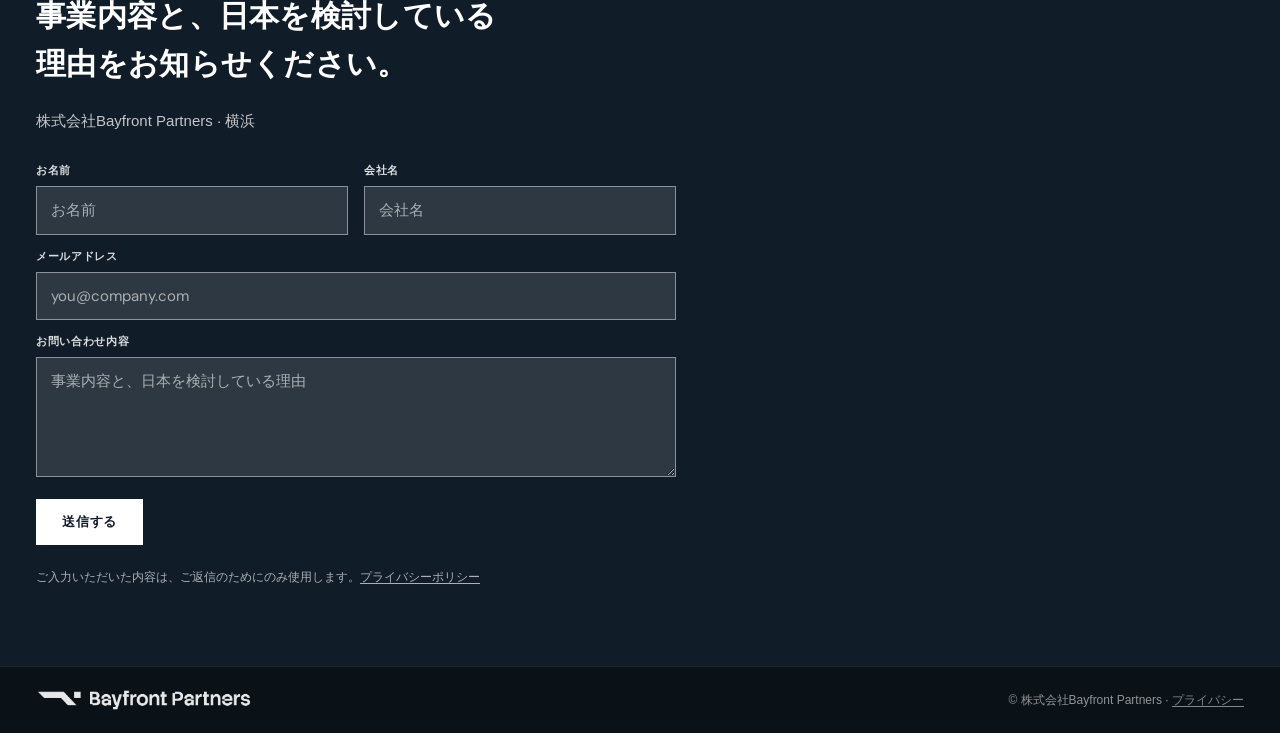
==== commit 88ddee24: "Add JSON-LD, h2 section titles, searchable titles, and privacy pages. Co-authored-by: Cursor <cursor" ====
--- a/ja/index.html
+++ b/ja/index.html
@@ -4,8 +4,8 @@
 <head>
   <meta charset="utf-8" />
   <meta name="viewport" content="width=device-width, initial-scale=1" />
-  <title>株式会社Bayfront Partners — クロスボーダー事業開発</title>
-  <meta name="description" content="株式会社Bayfront Partners（Bayfront Partners Co., Ltd.）は横浜拠点のクロスボーダー事業開発コンサルタンシー。海外B2B企業の日本進出を、方針づくりから契約まで支援します。Beside you, beyond complexity." />
+  <title>株式会社Bayfront Partners — 日本進出・事業開発コンサルティング</title>
+  <meta name="description" content="株式会社Bayfront Partners（Bayfront Partners Co., Ltd.）は横浜拠点のクロスボーダー事業開発コンサルタンシー。海外B2B企業の日本進出・事業開発を、方針づくりから契約まで支援します。" />
   <meta name="author" content="株式会社Bayfront Partners" />
   <link rel="canonical" href="https://bayfront-partners.com/ja/" />
   <link rel="alternate" hreflang="en" href="https://bayfront-partners.com/" />
@@ -15,16 +15,16 @@
   <meta property="og:type" content="website" />
   <meta property="og:site_name" content="Bayfront Partners" />
   <meta property="og:url" content="https://bayfront-partners.com/ja/" />
-  <meta property="og:title" content="株式会社Bayfront Partners — Beside you, beyond complexity." />
-  <meta property="og:description" content="横浜拠点のクロスボーダー事業開発コンサルタンシー。海外B2B企業の日本進出を、方針づくりから契約まで支援します。" />
+  <meta property="og:title" content="株式会社Bayfront Partners — 日本進出・事業開発コンサルティング" />
+  <meta property="og:description" content="横浜拠点のクロスボーダー事業開発コンサルタンシー。海外B2B企業の日本進出・事業開発を、方針づくりから契約まで支援します。" />
   <meta property="og:image" content="https://bayfront-partners.com/assets/og-image.jpg" />
   <meta property="og:image:alt" content="横浜港・みなとみらいの夕景" />
   <meta property="og:locale" content="ja_JP" />
   <meta property="og:locale:alternate" content="en_US" />
 
   <meta name="twitter:card" content="summary_large_image" />
-  <meta name="twitter:title" content="株式会社Bayfront Partners — Beside you, beyond complexity." />
-  <meta name="twitter:description" content="横浜拠点のクロスボーダー事業開発コンサルタンシー。海外B2B企業の日本進出を支援します。" />
+  <meta name="twitter:title" content="株式会社Bayfront Partners — 日本進出・事業開発コンサルティング" />
+  <meta name="twitter:description" content="横浜拠点。海外B2B企業の日本進出・事業開発を支援します。" />
   <meta name="twitter:image" content="https://bayfront-partners.com/assets/og-image.jpg" />
 
   <link rel="icon" href="/favicon.ico" sizes="any" />
@@ -34,7 +34,65 @@
   <link rel="preconnect" href="https://fonts.googleapis.com" />
   <link rel="preconnect" href="https://fonts.gstatic.com" crossorigin />
   <link href="https://fonts.googleapis.com/css2?family=DM+Sans:ital,opsz,wght@0,9..40,400;0,9..40,500;0,9..40,600;1,9..40,400&family=Newsreader:opsz,wght@6..72,400&family=Stack+Sans+Notch:wght@400;500;600;700&display=swap" rel="stylesheet" />
-  <link rel="stylesheet" href="/css/styles.css?v=6e447f9" />
+  <link rel="stylesheet" href="/css/styles.css?v=seo1" />
+  <script type="application/ld+json">
+  {
+    "@context": "https://schema.org",
+    "@graph": [
+      {
+        "@type": "Organization",
+        "@id": "https://bayfront-partners.com/#organization",
+        "name": "株式会社Bayfront Partners",
+        "alternateName": "Bayfront Partners Co., Ltd.",
+        "url": "https://bayfront-partners.com/ja/",
+        "logo": "https://bayfront-partners.com/assets/logos/logo-name-navy.png",
+        "foundingDate": "2025-11",
+        "description": "海外B2B企業の日本進出・事業開発を支援する、横浜拠点のクロスボーダー事業開発コンサルタンシー。",
+        "address": {
+          "@type": "PostalAddress",
+          "streetAddress": "神奈川区星野町8番3号",
+          "addressLocality": "横浜市",
+          "addressRegion": "神奈川県",
+          "postalCode": "221-0035",
+          "addressCountry": "JP"
+        },
+        "founder": { "@id": "https://bayfront-partners.com/#keisuke" },
+        "employee": { "@id": "https://bayfront-partners.com/#keisuke" }
+      },
+      {
+        "@type": "Person",
+        "@id": "https://bayfront-partners.com/#keisuke",
+        "name": "笹田圭祐",
+        "alternateName": "Keisuke Sasada",
+        "jobTitle": "代表取締役 CEO",
+        "worksFor": { "@id": "https://bayfront-partners.com/#organization" },
+        "url": "https://bayfront-partners.com/ja/#about",
+        "sameAs": ["https://www.linkedin.com/in/keisuke-sasada/"]
+      },
+      {
+        "@type": "ProfessionalService",
+        "@id": "https://bayfront-partners.com/#service",
+        "name": "日本進出・事業開発コンサルティング",
+        "serviceType": "日本進出支援および事業開発コンサルティング",
+        "provider": { "@id": "https://bayfront-partners.com/#organization" },
+        "areaServed": { "@type": "Country", "name": "Japan" },
+        "audience": {
+          "@type": "BusinessAudience",
+          "audienceType": "海外のB2B企業"
+        },
+        "url": "https://bayfront-partners.com/ja/#what"
+      },
+      {
+        "@type": "WebSite",
+        "@id": "https://bayfront-partners.com/#website",
+        "url": "https://bayfront-partners.com/",
+        "name": "Bayfront Partners",
+        "inLanguage": ["en", "ja"],
+        "publisher": { "@id": "https://bayfront-partners.com/#organization" }
+      }
+    ]
+  }
+  </script>
 </head>
 <body>
   <header class="hero">
@@ -61,20 +119,20 @@
     </nav>
     <div class="hero-body">
       <h1 id="headline">Beside you,<br>beyond complexity.</h1>
-      <p>海外のB2B企業の日本での事業開発を、​方針づくりから契約まで一貫して支援しています。</p>
+      <p>海外のB2B企業の日本進出・事業開発を、​方針づくりから契約まで一貫して支援しています。</p>
       <a class="cta" href="#contact">お問い合わせ</a>
     </div>
   </header>
 
   <main>
     <section id="what">
-      <p class="kicker">サービス</p>
+      <h2 class="kicker">サービス</h2>
       <p class="lead">提案書で終わらせず、日本側の担当として契約まで実行します。</p>
       <p class="copy">課題の整理から関係者との調整、契約に向けた実務まで、一貫して対応します。日本にまだ専任チームを置いていない段階の企業に適しています。</p>
     </section>
 
     <section id="approach">
-      <p class="kicker">ご支援の流れ</p>
+      <h2 class="kicker">ご支援の流れ</h2>
       <div class="how">
         <article>
           <em>01</em>
@@ -95,7 +153,7 @@
     </section>
 
     <section id="work">
-      <p class="kicker">実績</p>
+      <h2 class="kicker">実績</h2>
       <p class="anno">クライアント名は非公開とし、案件の概要のみ掲載しています。</p>
       <div class="proof">
         <article>
@@ -124,7 +182,7 @@
     <section id="company" class="company">
       <div class="company-layout">
         <div>
-          <p class="kicker">会社概要</p>
+          <h2 class="kicker">会社概要</h2>
           <p class="lead co-name">株式会社Bayfront Partners</p>
           <p class="copy co-biz">クロスボーダー事業開発コンサルティング</p>
           <dl class="co-facts">
@@ -156,7 +214,7 @@
     </section>
 
     <section class="contact" id="contact">
-      <p class="kicker">お問い合わせ</p>
+      <h2 class="kicker">お問い合わせ</h2>
       <p class="lead">事業内容と、日本を検討している理由をお知らせください。</p>
       <p class="copy">株式会社Bayfront Partners · 横浜</p>
       <form class="contact-form" id="contact-form" method="post" novalidate>
@@ -180,17 +238,17 @@
         <input type="checkbox" name="botcheck" class="hp" tabindex="-1" autocomplete="off" aria-hidden="true" />
         <button type="submit">送信する</button>
         <p class="hint" id="form-hint" role="status" aria-live="polite"></p>
-        <p class="privacy">ご入力いただいた内容は、ご返信のためにのみ使用します。</p>
+        <p class="privacy">ご入力いただいた内容は、ご返信のためにのみ使用します。<a href="/ja/privacy/">プライバシーポリシー</a></p>
       </form>
     </section>
   </main>
 
   <footer>
     <img src="/assets/logos/logo-name-white.png" alt="Bayfront Partners" />
-    <span>© 株式会社Bayfront Partners</span>
+    <span>© 株式会社Bayfront Partners · <a href="/ja/privacy/">プライバシー</a></span>
   </footer>
 
-  <script src="/js/form-config.js?v=6e447f9"></script>
-  <script src="/js/main.js?v=6e447f9"></script>
+  <script src="/js/form-config.js?v=seo1"></script>
+  <script src="/js/main.js?v=seo1"></script>
 </body>
 </html>
--- a/css/styles.css
+++ b/css/styles.css
@@ -248,6 +248,10 @@
   font-family: "Stack Sans Notch", sans-serif;
 }
 
+h2.kicker {
+  line-height: normal;
+}
+
 html[lang="ja"] .kicker {
   font-family: var(--jp);
   text-transform: none;
@@ -576,8 +580,7 @@
   }
 
   .co-facts .co-founder {
-    grid-template-columns: 1fr;
-    gap: 8px;
+    align-items: start;
     padding-top: 16px;
     padding-bottom: 20px;
   }
@@ -766,6 +769,21 @@
 
 footer span { text-align: right; }
 
+footer a {
+  color: inherit;
+  text-decoration: underline;
+  text-underline-offset: 2px;
+  opacity: 0.9;
+}
+
+footer a:hover { opacity: 1; }
+
+.contact-form .privacy a {
+  color: inherit;
+  text-decoration: underline;
+  text-underline-offset: 2px;
+}
+
 @media (max-width: 800px) {
   :root {
     --page-pad: 24px;
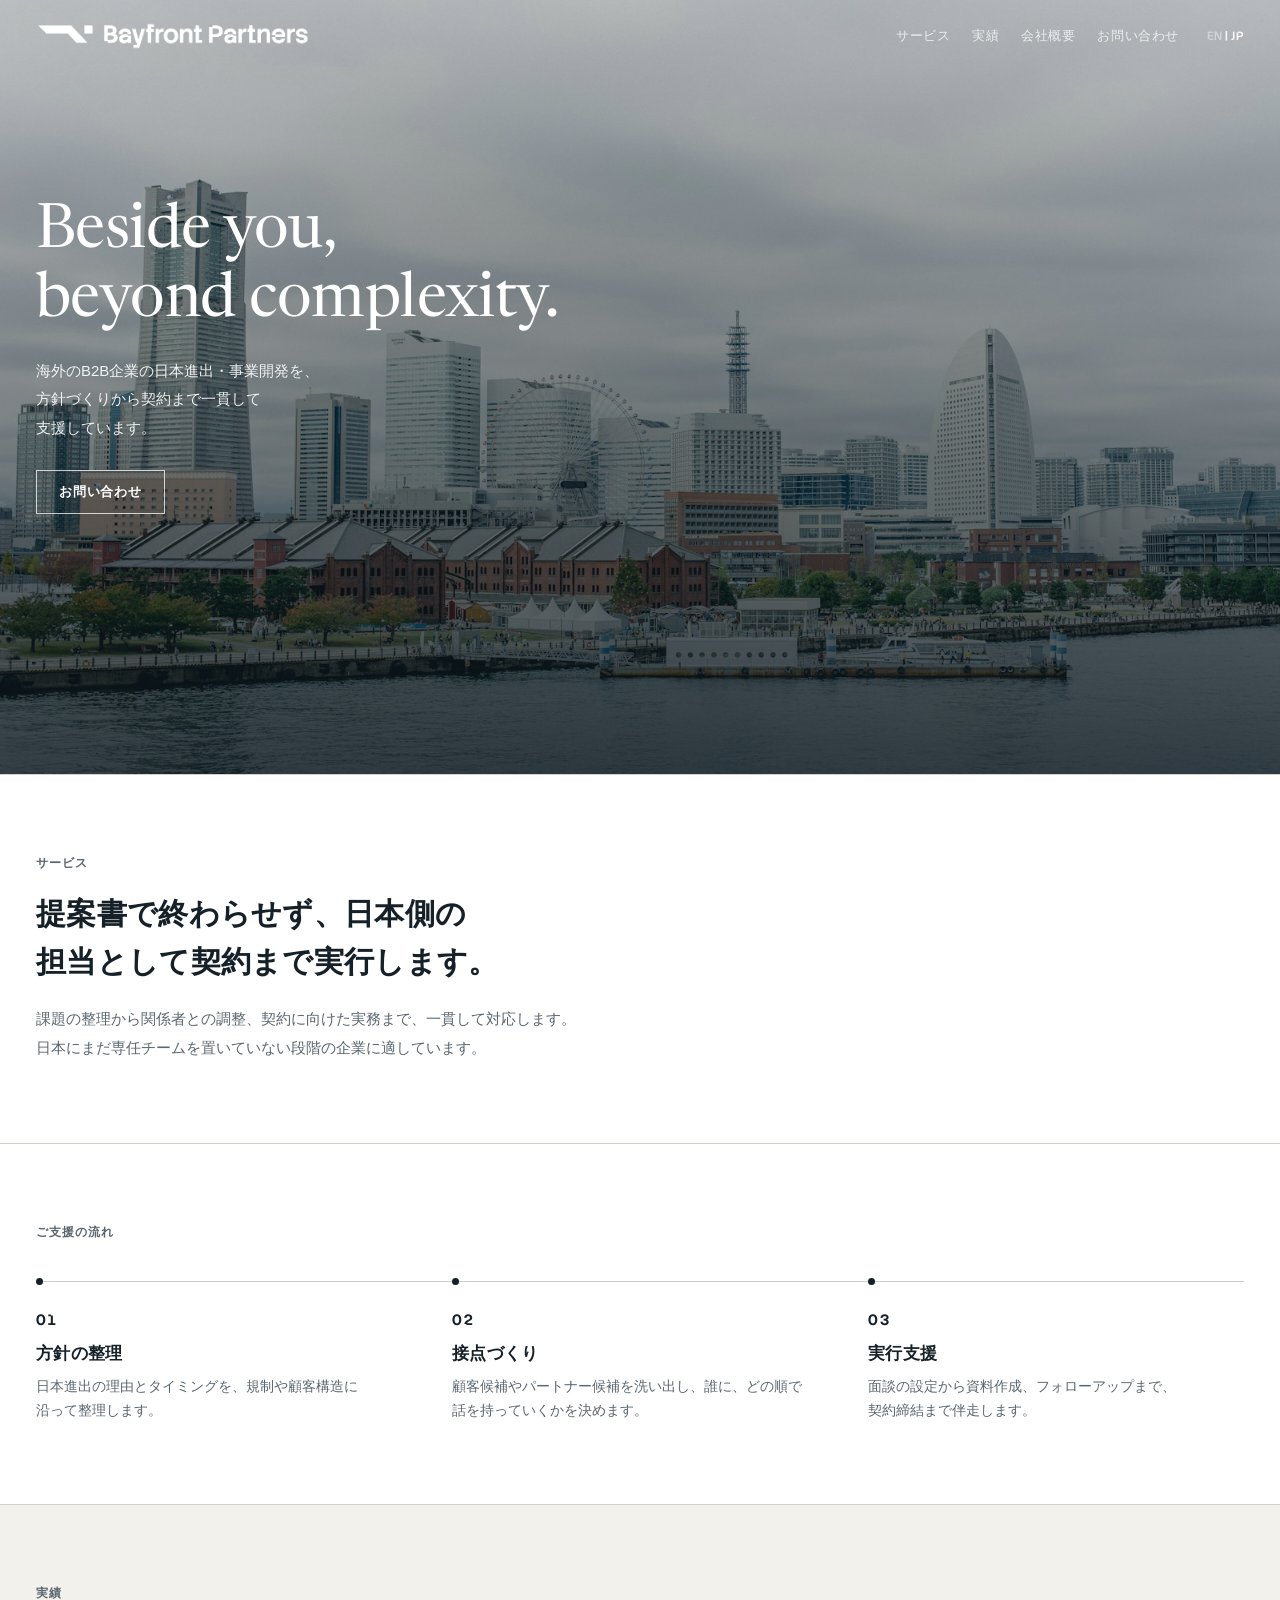
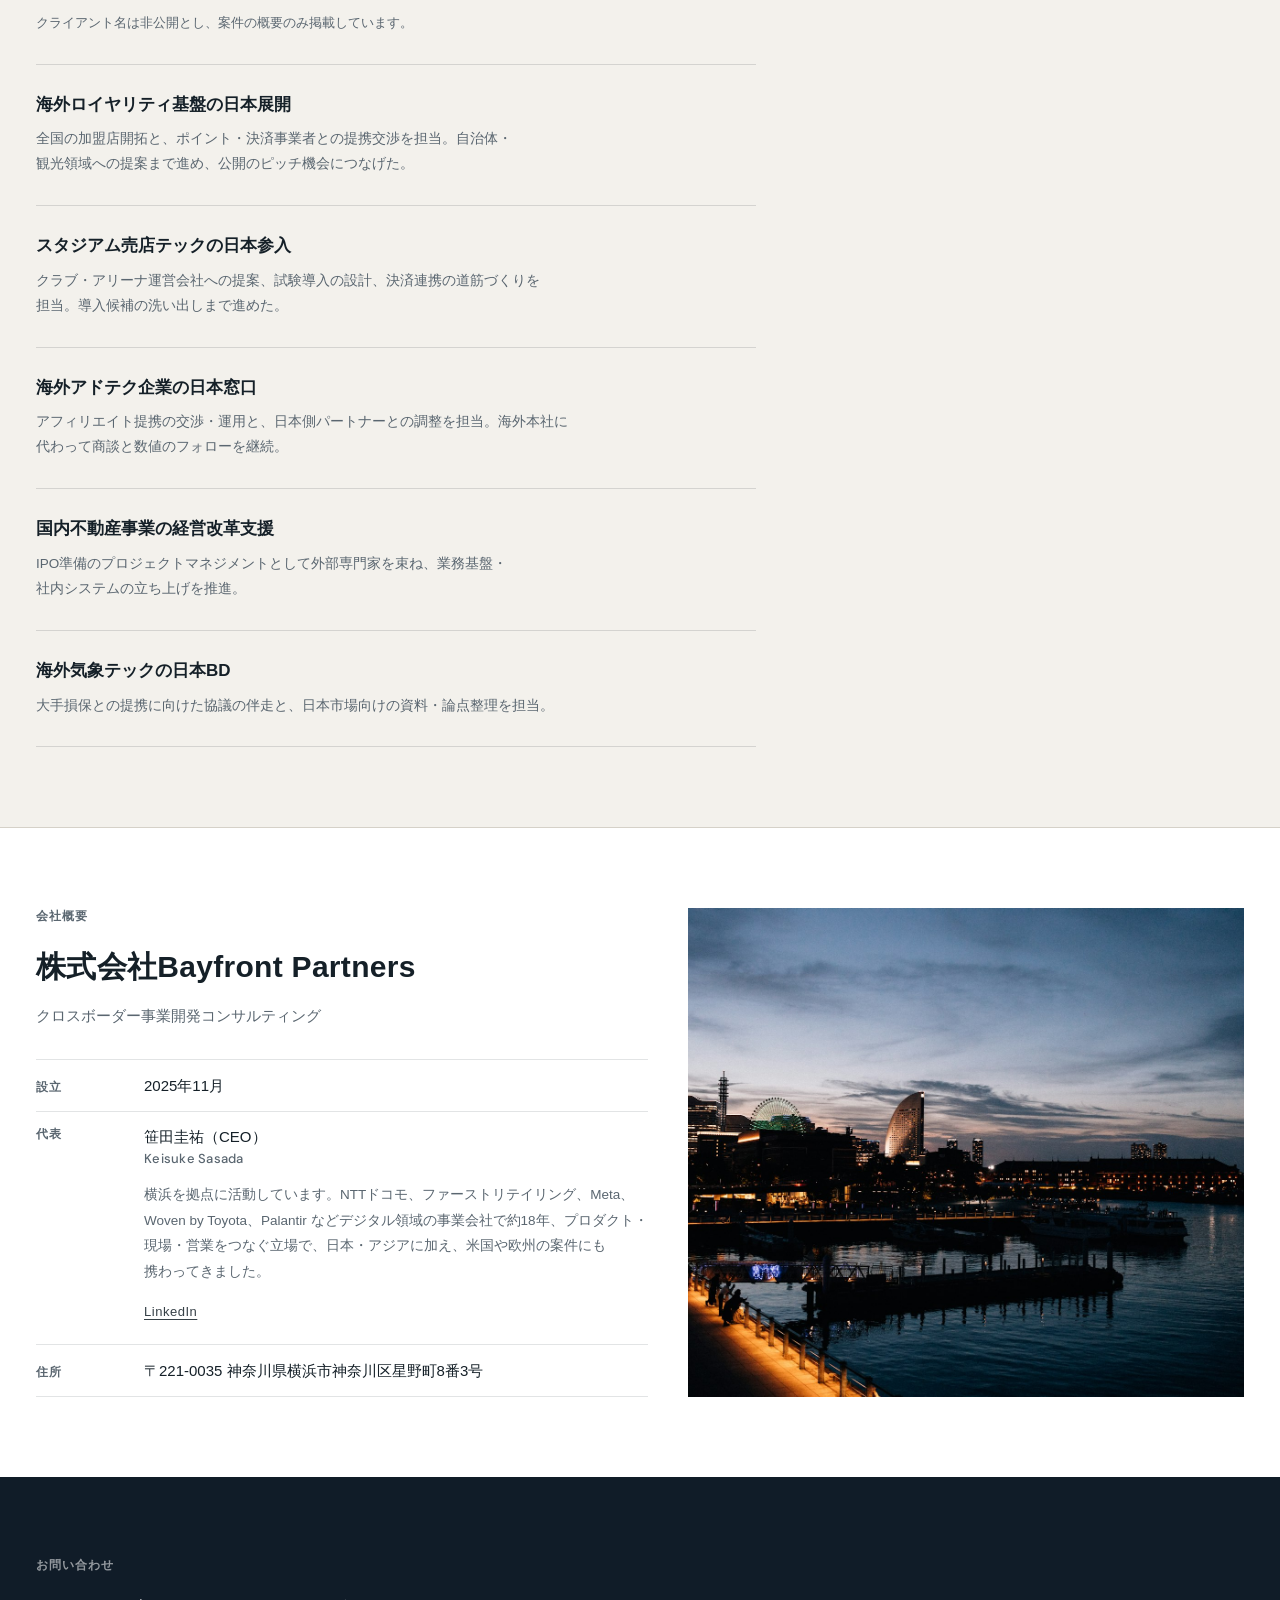
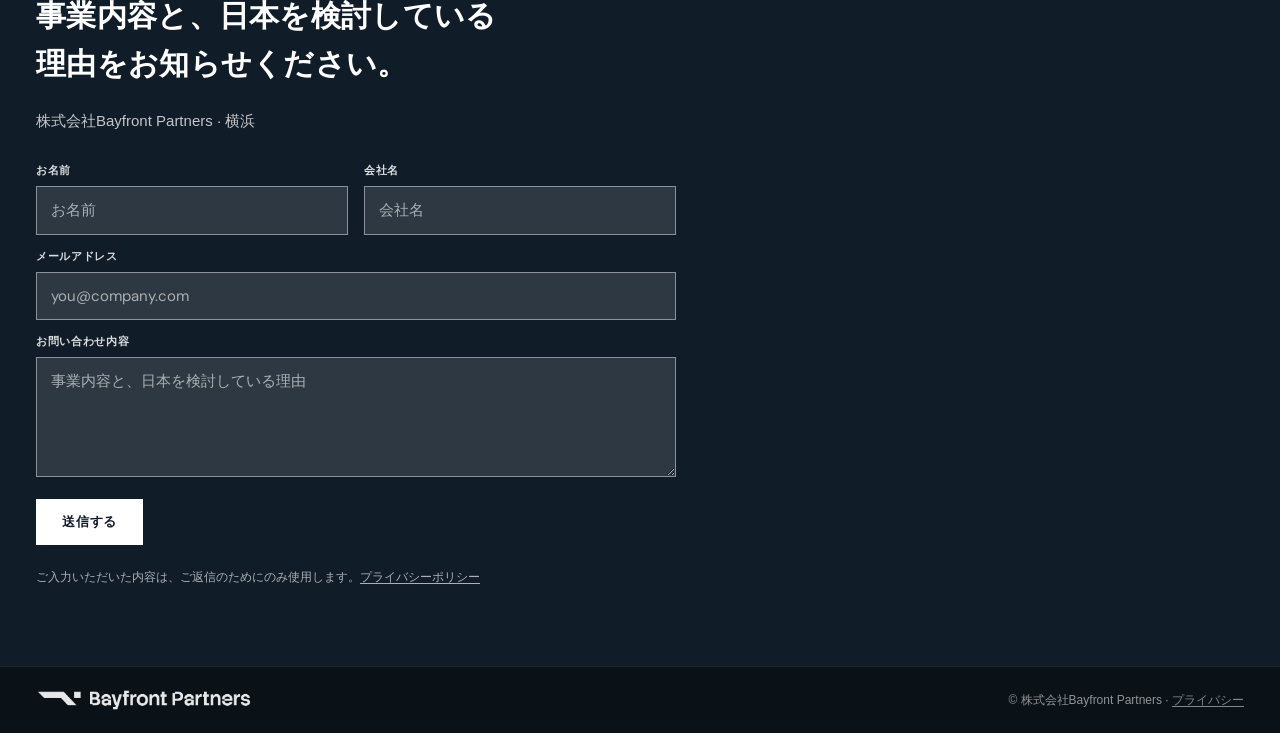
==== commit a901e55c: "Soften stadium case copy without claiming the pilot is live. Co-authored-by: Cursor <cursoragent@cur" ====
--- a/ja/index.html
+++ b/ja/index.html
@@ -34,7 +34,7 @@
   <link rel="preconnect" href="https://fonts.googleapis.com" />
   <link rel="preconnect" href="https://fonts.gstatic.com" crossorigin />
   <link href="https://fonts.googleapis.com/css2?family=DM+Sans:ital,opsz,wght@0,9..40,400;0,9..40,500;0,9..40,600;1,9..40,400&family=Newsreader:opsz,wght@6..72,400&family=Stack+Sans+Notch:wght@400;500;600;700&display=swap" rel="stylesheet" />
-  <link rel="stylesheet" href="/css/styles.css?v=seo1" />
+  <link rel="stylesheet" href="/css/styles.css?v=seo2" />
   <script type="application/ld+json">
   {
     "@context": "https://schema.org",
@@ -44,7 +44,7 @@
         "@id": "https://bayfront-partners.com/#organization",
         "name": "株式会社Bayfront Partners",
         "alternateName": "Bayfront Partners Co., Ltd.",
-        "url": "https://bayfront-partners.com/ja/",
+        "url": "https://bayfront-partners.com/",
         "logo": "https://bayfront-partners.com/assets/logos/logo-name-navy.png",
         "foundingDate": "2025-11",
         "description": "海外B2B企業の日本進出・事業開発を支援する、横浜拠点のクロスボーダー事業開発コンサルタンシー。",
@@ -70,7 +70,7 @@
         "sameAs": ["https://www.linkedin.com/in/keisuke-sasada/"]
       },
       {
-        "@type": "ProfessionalService",
+        "@type": "Service",
         "@id": "https://bayfront-partners.com/#service",
         "name": "日本進出・事業開発コンサルティング",
         "serviceType": "日本進出支援および事業開発コンサルティング",
@@ -162,7 +162,7 @@
         </article>
         <article>
           <strong>スタジアム売店テックの日本参入</strong>
-          <span>クラブ・アリーナ運営会社への提案、試験導入の設計、決済連携の道筋づくりを担当。導入候補の洗い出しまで。パイロットの実施はこれから。</span>
+          <span>クラブ・アリーナ運営会社への提案、試験導入の設計、決済連携の道筋づくりを担当。導入候補の洗い出しまで進めた。</span>
         </article>
         <article>
           <strong>海外アドテク企業の日本窓口</strong>
@@ -248,7 +248,7 @@
     <span>© 株式会社Bayfront Partners · <a href="/ja/privacy/">プライバシー</a></span>
   </footer>
 
-  <script src="/js/form-config.js?v=seo1"></script>
-  <script src="/js/main.js?v=seo1"></script>
+  <script src="/js/form-config.js?v=seo2"></script>
+  <script src="/js/main.js?v=seo2"></script>
 </body>
 </html>
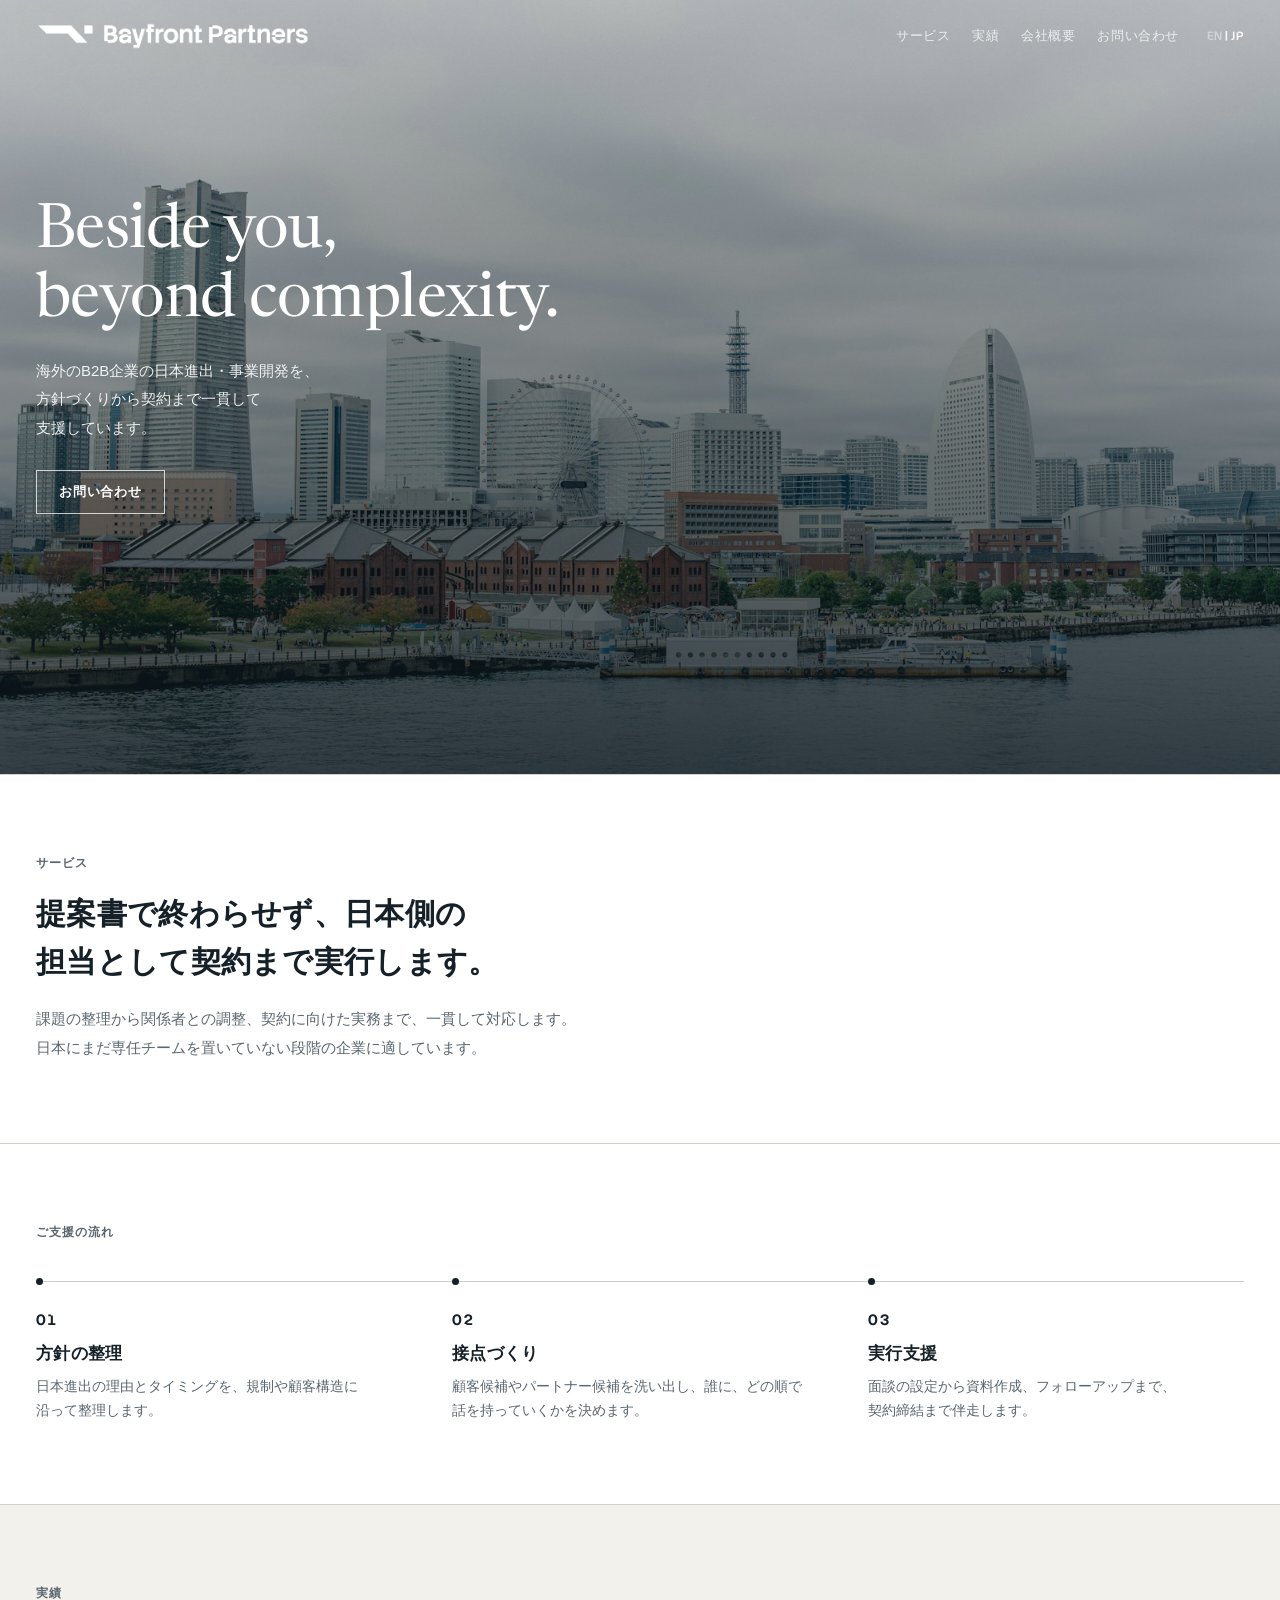
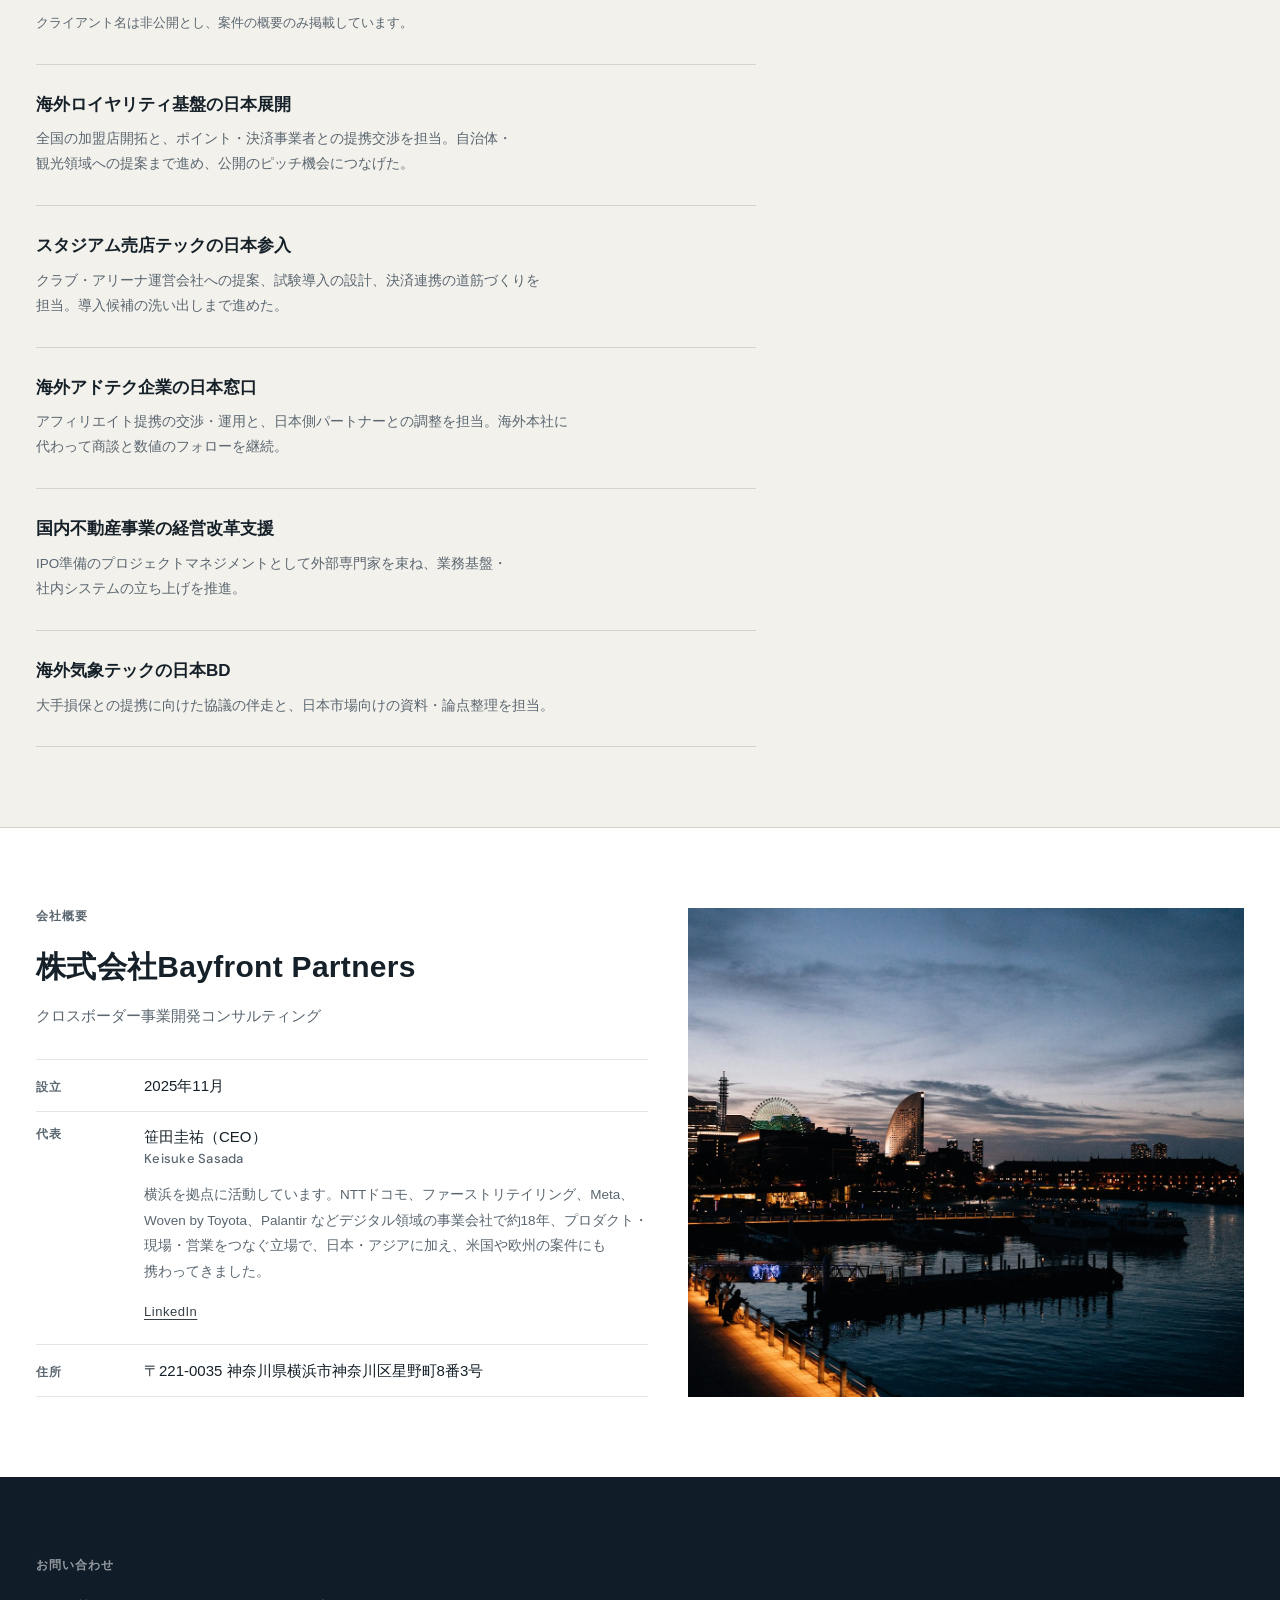
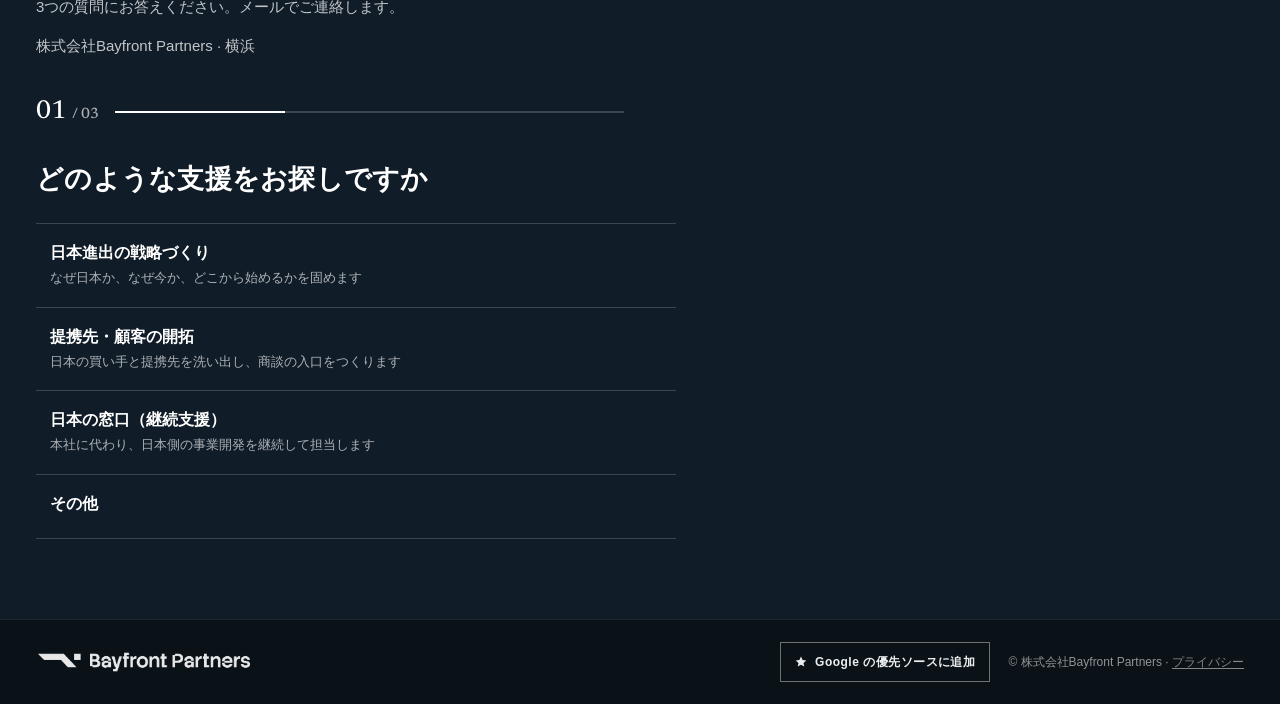
==== commit aa7687d5: "Replace contact form with a step-by-step lead form; add preferred-source link - 1 question per scree" ====
--- a/ja/index.html
+++ b/ja/index.html
@@ -34,7 +34,7 @@
   <link rel="preconnect" href="https://fonts.googleapis.com" />
   <link rel="preconnect" href="https://fonts.gstatic.com" crossorigin />
   <link href="https://fonts.googleapis.com/css2?family=DM+Sans:ital,opsz,wght@0,9..40,400;0,9..40,500;0,9..40,600;1,9..40,400&family=Newsreader:opsz,wght@6..72,400&family=Stack+Sans+Notch:wght@400;500;600;700&display=swap" rel="stylesheet" />
-  <link rel="stylesheet" href="/css/styles.css?v=seo2" />
+  <link rel="stylesheet" href="/css/styles.css?v=lead2" />
   <script type="application/ld+json">
   {
     "@context": "https://schema.org",
@@ -215,40 +215,38 @@
 
     <section class="contact" id="contact">
       <h2 class="kicker">お問い合わせ</h2>
-      <p class="lead">事業内容と、日本を検討している理由をお知らせください。</p>
+      <p class="copy" id="lead-intro">3つの質問にお答えください。メールでご連絡します。</p>
       <p class="copy">株式会社Bayfront Partners · 横浜</p>
-      <form class="contact-form" id="contact-form" method="post" novalidate>
-        <div>
-          <label for="name">お名前</label>
-          <input id="name" name="name" type="text" autocomplete="name" required placeholder="お名前" />
+      <div class="lead-form" id="lead-form">
+        <div class="progress">
+          <span class="count">01 <small>/ 03</small></span>
+          <span class="bar" aria-hidden="true"><i></i></span>
+          <button type="button" class="back" hidden disabled>戻る</button>
         </div>
-        <div>
-          <label for="company">会社名</label>
-          <input id="company" name="company" type="text" autocomplete="organization" placeholder="会社名" />
-        </div>
-        <div class="full">
-          <label for="email">メールアドレス</label>
-          <input id="email" name="email" type="email" autocomplete="email" required placeholder="you@company.com" />
-        </div>
-        <div class="full">
-          <label for="message">お問い合わせ内容</label>
-          <textarea id="message" name="message" required placeholder="事業内容と、日本を検討している理由"></textarea>
-        </div>
+        <div id="lead-panel" aria-live="polite"></div>
+        <noscript>
+          <p class="note">このフォームは JavaScript を使います。<a href="https://www.linkedin.com/in/keisuke-sasada/" target="_blank" rel="noopener noreferrer">LinkedIn</a> からもご連絡いただけます。</p>
+        </noscript>
         <!-- honeypot: leave empty -->
         <input type="checkbox" name="botcheck" class="hp" tabindex="-1" autocomplete="off" aria-hidden="true" />
-        <button type="submit">送信する</button>
-        <p class="hint" id="form-hint" role="status" aria-live="polite"></p>
-        <p class="privacy">ご入力いただいた内容は、ご返信のためにのみ使用します。<a href="/ja/privacy/">プライバシーポリシー</a></p>
-      </form>
+      </div>
     </section>
   </main>
 
   <footer>
     <img src="/assets/logos/logo-name-white.png" alt="Bayfront Partners" />
-    <span>© 株式会社Bayfront Partners · <a href="/ja/privacy/">プライバシー</a></span>
+    <div class="foot-right">
+      <a class="pref" href="https://www.google.com/preferences/source?q=bayfront-partners.com" target="_blank" rel="noopener">
+        <svg viewBox="0 0 12 12" aria-hidden="true"><path fill="currentColor" d="M6 .6l1.6 3.4 3.7.4-2.8 2.5.8 3.7L6 8.7 2.7 10.6l.8-3.7L.7 4.4l3.7-.4z"/></svg>
+        <span>Google の優先ソースに追加</span>
+      </a>
+      <span>© 株式会社Bayfront Partners · <a href="/ja/privacy/">プライバシー</a></span>
+    </div>
   </footer>
 
-  <script src="/js/form-config.js?v=seo2"></script>
-  <script src="/js/main.js?v=seo2"></script>
+  <script src="/js/form-config.js?v=lead1"></script>
+  <script src="/js/lead-form-config.js?v=lead1"></script>
+  <script src="/js/main.js?v=lead1"></script>
+  <script src="/js/lead-form.js?v=lead1"></script>
 </body>
 </html>
--- a/css/styles.css
+++ b/css/styles.css
@@ -633,106 +633,264 @@
 .contact .kicker { color: rgba(255, 255, 255, 0.55); }
 .contact .lead { color: #fff; }
 .contact .copy { color: rgba(255, 255, 255, 0.75); }
-
-.contact-form {
+#lead-intro { margin-bottom: 10px; }
+
+.lead-form {
   position: relative;
-  display: grid;
-  grid-template-columns: 1fr 1fr;
-  gap: 14px 16px;
-  margin-top: 28px;
   max-width: 640px;
-}
-
-.contact-form .full { grid-column: 1 / -1; }
-
-.contact-form label {
-  display: block;
-  font-family: "Stack Sans Notch", var(--jp), sans-serif;
+  min-width: 0;
+  container-type: inline-size;
+}
+
+.lead-form .progress {
+  display: flex;
+  align-items: center;
+  gap: 16px;
+  margin: 30px 0 24px;
+  min-height: 44px;
+}
+
+.lead-form .progress[hidden] {
+  display: none;
+}
+
+.lead-form .count {
+  font-family: "Newsreader", Georgia, serif;
+  font-size: 26px;
+  line-height: 1;
+  color: #fff;
+  font-variant-numeric: tabular-nums;
+  white-space: nowrap;
+}
+
+.lead-form .count small {
+  font-size: 15px;
+  color: rgba(255, 255, 255, 0.66);
+}
+
+.lead-form .bar {
+  flex: 1;
+  height: 2px;
+  background: rgba(255, 255, 255, 0.18);
+  position: relative;
+  min-width: 40px;
+}
+
+.lead-form .bar i {
+  position: absolute;
+  inset: 0 auto 0 0;
+  width: 0;
+  background: #fff;
+  transition: width 0.3s ease;
+}
+
+.lead-form .back {
+  background: none;
+  border: 0;
+  color: rgba(255, 255, 255, 0.66);
+  cursor: pointer;
+  min-height: 44px;
+  padding: 0 0 0 8px;
+  font-family: "Stack Sans Notch", "DM Sans", system-ui, sans-serif;
   font-size: 11px;
   font-weight: 600;
   letter-spacing: 0.14em;
   text-transform: uppercase;
+}
+
+.lead-form .back:hover { color: #fff; }
+
+html[lang="ja"] .lead-form .back {
+  font-family: var(--jp);
+  text-transform: none;
+  letter-spacing: 0.06em;
+  font-size: 13px;
+  font-weight: 700;
+}
+
+.lead-form .back[hidden] {
+  display: block !important;
+  visibility: hidden;
+  pointer-events: none;
+}
+
+.lead-form .q {
+  margin: 0 0 22px;
+  font-size: clamp(22px, 4.2cqi, 28px);
+  line-height: 1.4;
+  font-weight: 500;
+  color: #fff;
+  text-wrap: balance;
+}
+
+.lead-form .q:focus { outline: none; }
+
+html[lang="ja"] .lead-form .q {
+  font-family: var(--jp);
+  font-weight: 700;
+  line-height: 1.6;
+  letter-spacing: 0.01em;
+}
+
+.lead-form .options {
+  display: grid;
+  border-bottom: 1px solid rgba(255, 255, 255, 0.18);
+}
+
+.lead-form .opt {
+  display: grid;
+  gap: 4px;
+  width: 100%;
+  text-align: left;
+  cursor: pointer;
+  background: transparent;
+  color: #fff;
+  border: 0;
+  border-top: 1px solid rgba(255, 255, 255, 0.18);
+  padding: 18px 14px;
+  min-height: 64px;
+  transition: background 0.15s ease, color 0.15s ease;
+}
+
+.lead-form .opt:hover { background: rgba(255, 255, 255, 0.06); }
+
+.lead-form .opt:focus-visible {
+  outline: 2px solid #fff;
+  outline-offset: -2px;
+}
+
+.lead-form .opt-title {
+  font-size: 17px;
+  font-weight: 500;
+  line-height: 1.4;
+}
+
+.lead-form .opt-desc {
+  font-size: 13px;
+  line-height: 1.55;
+  color: rgba(255, 255, 255, 0.66);
+}
+
+html[lang="ja"] .lead-form .opt-title {
+  font-size: 16px;
+  font-weight: 700;
+}
+
+.lead-form .opt.is-picked {
+  background: #fff;
+  color: var(--sea);
+}
+
+.lead-form .opt.is-picked .opt-desc { color: var(--muted); }
+
+.lead-form .recap {
+  margin: 0 0 22px;
+  padding: 0;
+  list-style: none;
+  display: grid;
+  gap: 4px;
+  color: rgba(255, 255, 255, 0.66);
+  font-size: 13px;
+  line-height: 1.6;
+}
+
+.lead-form .field label {
+  display: block;
+  margin-bottom: 8px;
   color: rgba(255, 255, 255, 0.85);
-  margin-bottom: 8px;
-}
-
-html[lang="ja"] .contact-form label {
+  font-family: "Stack Sans Notch", "DM Sans", system-ui, sans-serif;
+  font-size: 11px;
+  font-weight: 600;
+  letter-spacing: 0.14em;
+  text-transform: uppercase;
+}
+
+html[lang="ja"] .lead-form .field label {
   font-family: var(--jp);
   text-transform: none;
   letter-spacing: 0.06em;
   font-weight: 700;
-}
-
-.contact-form input,
-.contact-form textarea {
+  font-size: 12px;
+}
+
+.lead-form .field input {
   width: 100%;
   box-sizing: border-box;
   background: rgba(255, 255, 255, 0.12);
   border: 1px solid rgba(255, 255, 255, 0.45);
+  border-radius: 0;
   color: #fff;
-  font: 400 15px / 1.5 "DM Sans", var(--jp), sans-serif;
-  padding: 12px 14px;
-  border-radius: 0;
-}
-
-.contact-form input::placeholder,
-.contact-form textarea::placeholder {
-  color: rgba(255, 255, 255, 0.6);
-}
-
-.contact-form input:focus,
-.contact-form textarea:focus {
+  font: 400 16px / 1.5 "DM Sans", system-ui, sans-serif;
+  padding: 14px;
+  min-height: 52px;
+}
+
+.lead-form .field input::placeholder { color: rgba(255, 255, 255, 0.55); }
+
+.lead-form .field input:focus {
   outline: none;
-  border-color: rgba(255, 255, 255, 0.85);
+  border-color: rgba(255, 255, 255, 0.9);
   background: rgba(255, 255, 255, 0.16);
 }
 
-.contact-form textarea {
-  min-height: 120px;
-  resize: vertical;
-}
-
-.contact-form button[type="submit"] {
-  justify-self: start;
-  margin-top: 4px;
+.lead-form .field input[aria-invalid="true"] { border-color: #ffb4b4; }
+
+.lead-form .error {
+  min-height: 20px;
+  margin: 8px 0 0;
+  color: #ffb4b4;
+  font-size: 13px;
+}
+
+.lead-form .send {
+  margin-top: 10px;
   background: #fff;
   color: var(--sea);
   border: 0;
-  font-family: "Stack Sans Notch", var(--jp), sans-serif;
+  cursor: pointer;
+  min-height: 52px;
+  padding: 0 30px;
+  font-family: "Stack Sans Notch", "DM Sans", system-ui, sans-serif;
   font-size: 11px;
   font-weight: 700;
   letter-spacing: 0.14em;
   text-transform: uppercase;
-  padding: 14px 26px;
-  cursor: pointer;
-}
-
-html[lang="ja"] .contact-form button[type="submit"] {
+}
+
+html[lang="ja"] .lead-form .send {
   font-family: var(--jp);
   text-transform: none;
   letter-spacing: 0.06em;
-  font-size: 13px;
-}
-
-.contact-form .hint,
-.contact-form .privacy {
-  grid-column: 1 / -1;
+  font-size: 14px;
+}
+
+.lead-form .send:disabled {
+  opacity: 0.6;
+  cursor: wait;
+}
+
+.lead-form .note {
+  margin: 16px 0 0;
+  color: rgba(255, 255, 255, 0.6);
+  font-size: 12px;
+  line-height: 1.6;
+}
+
+.lead-form .note a,
+.lead-form .done a {
+  color: inherit;
+  text-underline-offset: 2px;
+}
+
+.lead-form .done p {
   margin: 0;
-  font-size: 12px;
-  color: rgba(255, 255, 255, 0.65);
-}
-
-.contact-form .privacy { margin-top: -4px; }
-
-.contact-form .hint.is-error {
-  color: #ffb4b4;
-}
-
-.contact-form .hint.is-ok {
-  color: #b8e0c8;
-}
-
-.contact-form .hp {
+  color: rgba(255, 255, 255, 0.75);
+  font-size: 16px;
+  line-height: 1.7;
+  overflow-wrap: anywhere;
+}
+
+.lead-form .hp {
   position: absolute;
   left: -9999px;
   width: 1px;
@@ -741,9 +899,9 @@
   pointer-events: none;
 }
 
-.contact-form button[type="submit"]:disabled {
-  opacity: 0.6;
-  cursor: wait;
+@media (prefers-reduced-motion: reduce) {
+  .lead-form .bar i,
+  .lead-form .opt { transition: none; }
 }
 
 footer {
@@ -778,10 +936,59 @@
 
 footer a:hover { opacity: 1; }
 
-.contact-form .privacy a {
-  color: inherit;
-  text-decoration: underline;
-  text-underline-offset: 2px;
+.foot-right {
+  display: flex;
+  flex-wrap: wrap;
+  align-items: center;
+  justify-content: flex-end;
+  gap: 12px 18px;
+}
+
+footer .pref {
+  display: inline-flex;
+  align-items: center;
+  gap: 8px;
+  min-width: 0;
+  max-width: 100%;
+  min-height: 40px;
+  padding: 10px 14px;
+  box-sizing: border-box;
+  white-space: normal;
+  line-height: 1.35;
+  border: 1px solid rgba(255, 255, 255, 0.4);
+  color: rgba(255, 255, 255, 0.92);
+  text-decoration: none;
+  opacity: 1;
+  font-family: "Stack Sans Notch", "DM Sans", system-ui, sans-serif;
+  font-size: 11px;
+  font-weight: 600;
+  letter-spacing: 0.12em;
+  text-transform: uppercase;
+}
+
+footer .pref:hover {
+  border-color: #fff;
+  color: #fff;
+  opacity: 1;
+}
+
+footer .pref svg {
+  width: 12px;
+  height: 12px;
+  flex: none;
+}
+
+footer .pref span {
+  min-width: 0;
+  text-align: left;
+}
+
+html[lang="ja"] footer .pref {
+  font-family: var(--jp);
+  text-transform: none;
+  letter-spacing: 0.04em;
+  font-size: 12px;
+  font-weight: 700;
 }
 
 @media (max-width: 800px) {
@@ -790,8 +997,7 @@
   }
 
   .how,
-  .company-layout,
-  .contact-form {
+  .company-layout {
     grid-template-columns: 1fr;
   }
 
@@ -870,7 +1076,7 @@
   .kicker { margin-bottom: 22px; }
   .proof { margin-top: 36px; }
   .proof article { padding: 32px 0; }
-  .contact-form { margin-top: 36px; gap: 18px 16px; }
+  .lead-form .send { width: 100%; }
 
   footer {
     flex-direction: column;
@@ -883,6 +1089,14 @@
 
   footer span { text-align: left; }
 
+  .foot-right {
+    flex-direction: column;
+    align-items: flex-start;
+    justify-content: flex-start;
+    width: 100%;
+    min-width: 0;
+  }
+
   .how {
     border-top: 0;
     border-left: 1px solid rgba(21, 32, 40, 0.22);
